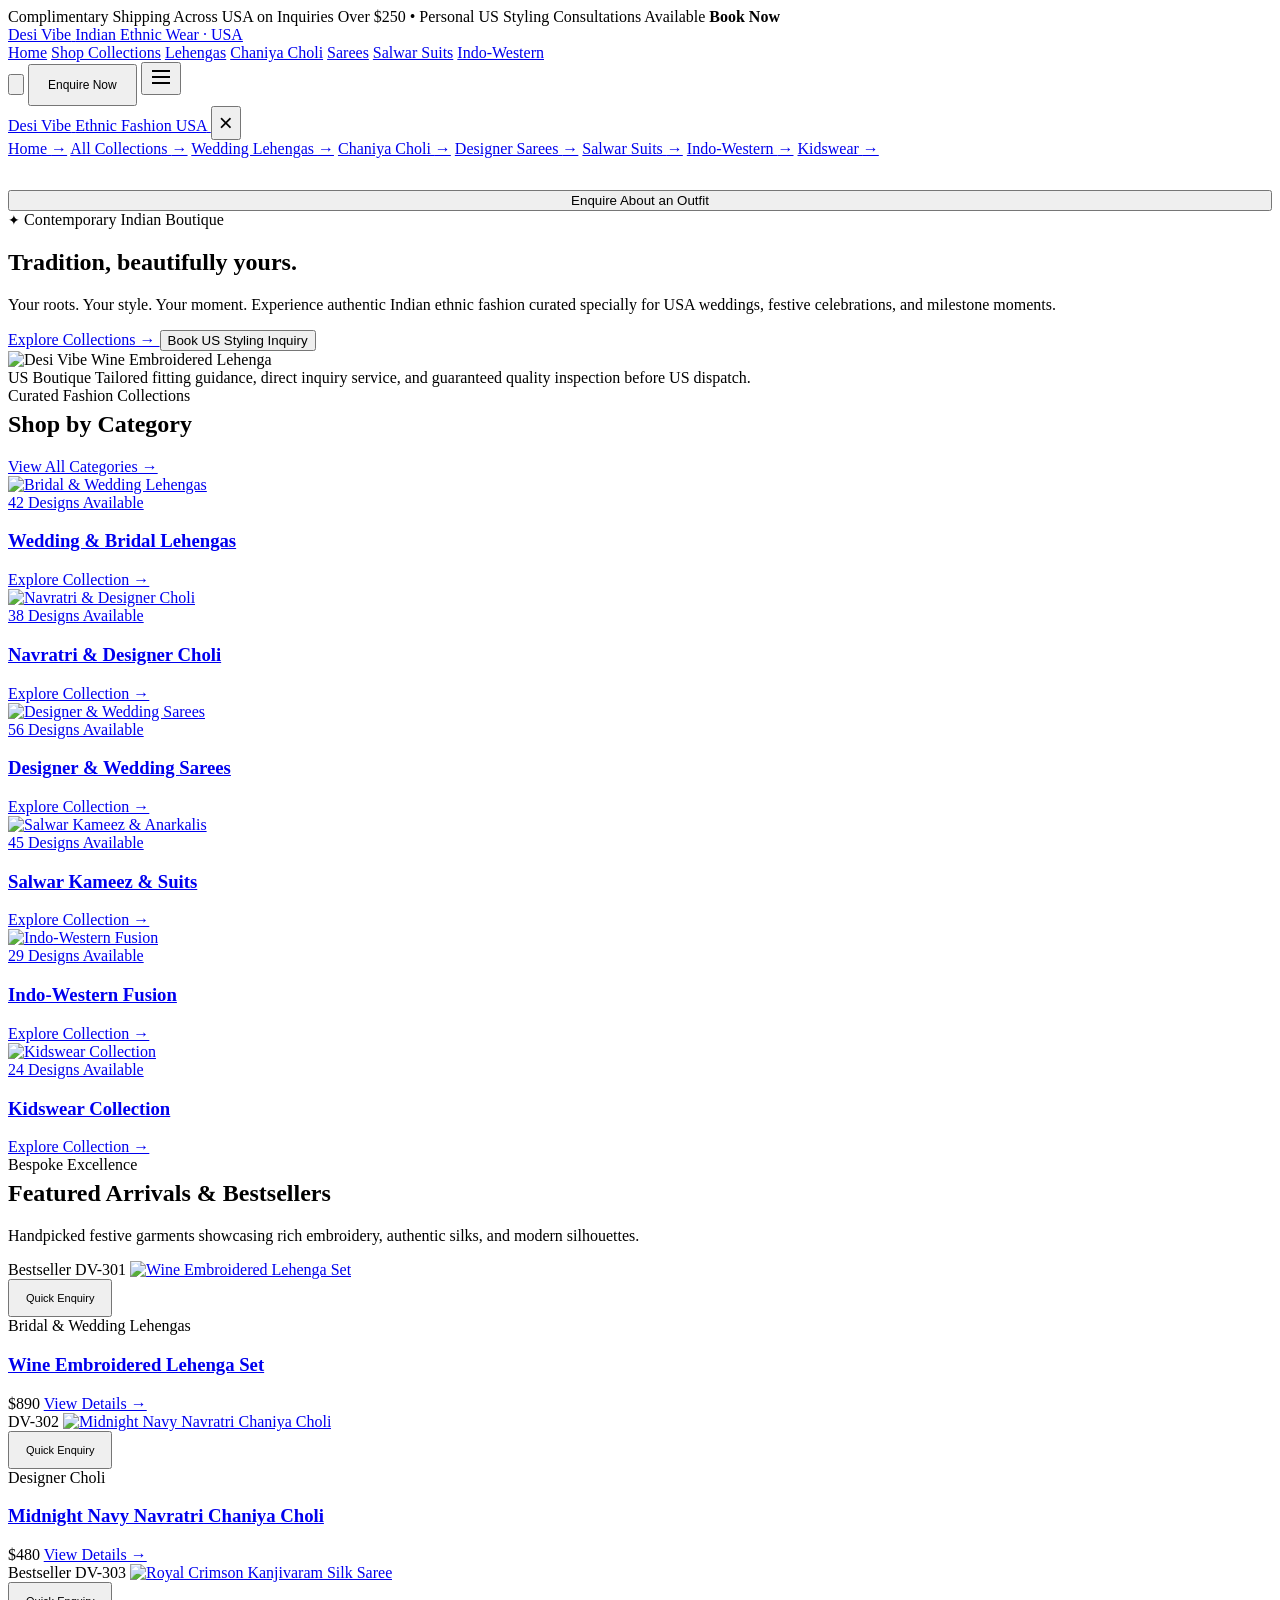
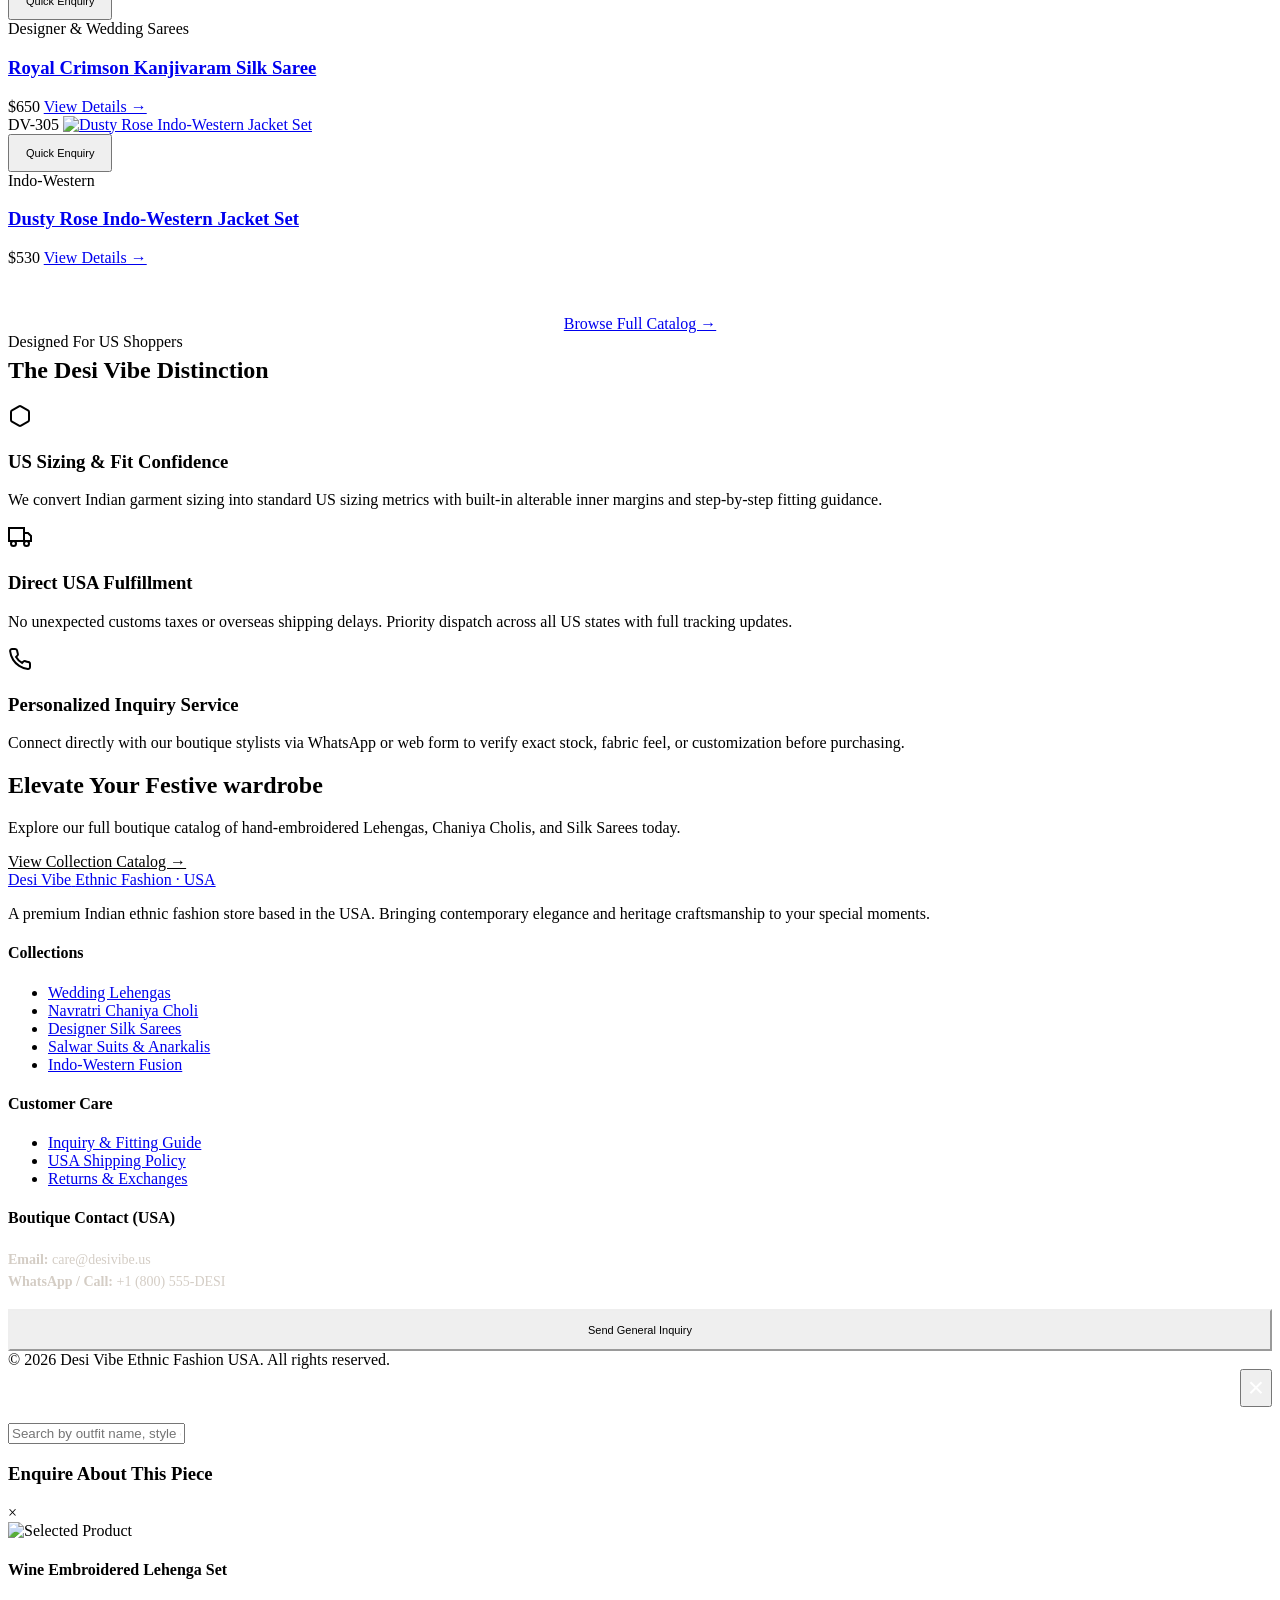
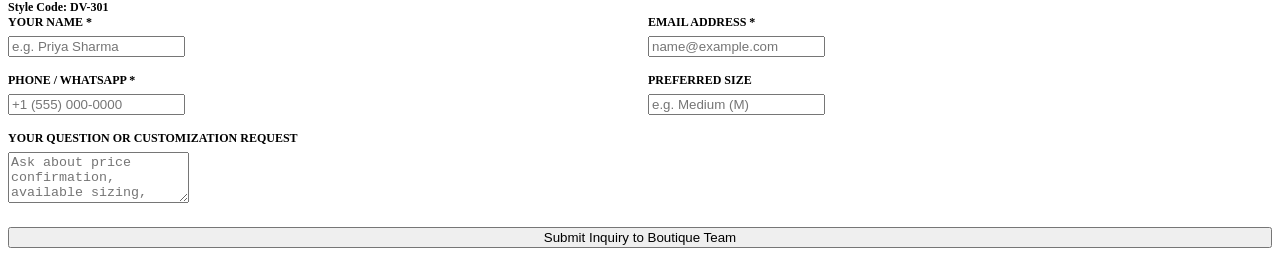
==== index.html @ ff646a39 "Add files via upload" ====
<!DOCTYPE html>
<html lang="en">
<head>
  <meta charset="UTF-8">
  <meta name="viewport" content="width=device-width, initial-scale=1.0">
  <title>Desi Vibe | Premium Indian Ethnic Wear in USA</title>
  <meta name="description" content="Discover premium Indian ethnic fashion in the USA. Browse designer lehengas, Navratri chaniya choli, wedding sarees, salwar suits, and Indo-Western attire at Desi Vibe.">
  <link rel="stylesheet" href="css/styles.css">
</head>
<body>

  <!-- Announcement Bar -->
  <div class="announcement-bar">
    <span>Complimentary Shipping Across USA on Inquiries Over $250 • Personal US Styling Consultations Available <strong>Book Now</strong></span>
  </div>

  <!-- Header Navigation -->
  <header class="header-site">
    <div class="container header-container">
      <a href="index.html" class="brand-logo">
        <span class="brand-logo-text">Desi Vibe</span>
        <span class="brand-logo-sub">Indian Ethnic Wear · USA</span>
      </a>

      <nav class="nav-menu-desktop">
        <a href="index.html" class="nav-link active">Home</a>
        <a href="category.html" class="nav-link">Shop Collections</a>
        <a href="category.html?cat=lehengas" class="nav-link">Lehengas</a>
        <a href="category.html?cat=chaniya-choli" class="nav-link">Chaniya Choli</a>
        <a href="category.html?cat=sarees" class="nav-link">Sarees</a>
        <a href="category.html?cat=salwar-kameez" class="nav-link">Salwar Suits</a>
        <a href="category.html?cat=indo-western" class="nav-link">Indo-Western</a>
      </nav>

      <div class="header-actions">
        <button class="header-action-btn trigger-search-btn" aria-label="Search Catalog">
          <svg viewBox="0 0 24 24" fill="none" stroke="currentColor"><circle cx="11" cy="11" r="8"></circle><line x1="21" y1="21" x2="16.65" y2="16.65"></line></svg>
        </button>
        <button class="btn-primary trigger-enquiry-btn" style="height: 42px; font-size: 12px; padding: 0 18px;" data-id="DV-301" data-name="General Inquiry" data-code="GENERAL">
          Enquire Now
        </button>
        <button class="mobile-menu-toggle" id="mobile-menu-toggle" aria-label="Open Menu">
          <svg viewBox="0 0 24 24" width="24" height="24" fill="none" stroke="currentColor" stroke-width="2"><line x1="3" y1="12" x2="21" y2="12"></line><line x1="3" y1="6" x2="21" y2="6"></line><line x1="3" y1="18" x2="21" y2="18"></line></svg>
        </button>
      </div>
    </div>
  </header>

  <!-- Mobile Drawer Menu -->
  <div class="mobile-drawer" id="mobile-drawer">
    <div class="mobile-drawer-content">
      <div>
        <div class="mobile-drawer-header">
          <a href="index.html" class="brand-logo">
            <span class="brand-logo-text">Desi Vibe</span>
            <span class="brand-logo-sub">Ethnic Fashion USA</span>
          </a>
          <button id="mobile-drawer-close" style="font-size: 24px; color: var(--color-charcoal);">&times;</button>
        </div>
        <div class="mobile-drawer-nav">
          <a href="index.html" class="mobile-drawer-link">Home <span>&rarr;</span></a>
          <a href="category.html" class="mobile-drawer-link">All Collections <span>&rarr;</span></a>
          <a href="category.html?cat=lehengas" class="mobile-drawer-link">Wedding Lehengas <span>&rarr;</span></a>
          <a href="category.html?cat=chaniya-choli" class="mobile-drawer-link">Chaniya Choli <span>&rarr;</span></a>
          <a href="category.html?cat=sarees" class="mobile-drawer-link">Designer Sarees <span>&rarr;</span></a>
          <a href="category.html?cat=salwar-kameez" class="mobile-drawer-link">Salwar Suits <span>&rarr;</span></a>
          <a href="category.html?cat=indo-western" class="mobile-drawer-link">Indo-Western <span>&rarr;</span></a>
          <a href="category.html?cat=kidswear" class="mobile-drawer-link">Kidswear <span>&rarr;</span></a>
        </div>
      </div>
      <div style="margin-top: 32px;">
        <button class="btn-primary trigger-enquiry-btn" style="width: 100%;" data-id="DV-301" data-name="General Inquiry" data-code="GENERAL">
          Enquire About an Outfit
        </button>
      </div>
    </div>
  </div>

  <!-- Hero Section -->
  <section class="hero-section">
    <div class="container hero-grid">
      <div class="hero-content">
        <div class="hero-badge">
          <span style="font-size: 14px;">✦</span> Contemporary Indian Boutique
        </div>
        <h1 class="hero-heading">
          Tradition, beautifully yours.
        </h1>
        <p class="hero-subtext">
          Your roots. Your style. Your moment. Experience authentic Indian ethnic fashion curated specially for USA weddings, festive celebrations, and milestone moments.
        </p>
        <div class="hero-actions">
          <a href="category.html" class="btn-primary">
            Explore Collections &rarr;
          </a>
          <button class="btn-secondary trigger-enquiry-btn" data-id="DV-301" data-name="Custom Styling Request" data-code="STYLING">
            Book US Styling Inquiry
          </button>
        </div>
      </div>

      <div class="hero-visual-wrap">
        <div class="hero-main-img-box">
          <img src="https://images.unsplash.com/photo-1610030469983-98e550d6193c?q=80&w=1200&auto=format&fit=crop" alt="Desi Vibe Wine Embroidered Lehenga" />
        </div>
        <div class="hero-accent-card">
          <span class="hero-accent-card-num">US Boutique</span>
          <span class="hero-accent-card-txt">Tailored fitting guidance, direct inquiry service, and guaranteed quality inspection before US dispatch.</span>
        </div>
      </div>
    </div>
  </section>

  <!-- Category Discovery Section -->
  <section class="categories-section">
    <div class="container">
      <div class="section-header">
        <div>
          <span class="eyebrow-label">Curated Fashion Collections</span>
          <h2 class="section-heading-h2" style="margin-top: 6px;">Shop by Category</h2>
        </div>
        <a href="category.html" class="btn-outline-berry">
          View All Categories &rarr;
        </a>
      </div>

      <div class="category-grid">
        <a href="category.html?cat=lehengas" class="category-card">
          <img src="https://images.unsplash.com/photo-1610030469983-98e550d6193c?q=80&w=1000&auto=format&fit=crop" alt="Bridal & Wedding Lehengas" class="category-card-image" />
          <div class="category-card-overlay">
            <span class="category-card-count">42 Designs Available</span>
            <h3 class="category-card-title">Wedding & Bridal Lehengas</h3>
            <span class="category-card-cta">Explore Collection &rarr;</span>
          </div>
        </a>

        <a href="category.html?cat=chaniya-choli" class="category-card">
          <img src="https://images.unsplash.com/photo-1617627143750-d86bc21e42bb?q=80&w=1000&auto=format&fit=crop" alt="Navratri & Designer Choli" class="category-card-image" />
          <div class="category-card-overlay">
            <span class="category-card-count">38 Designs Available</span>
            <h3 class="category-card-title">Navratri & Designer Choli</h3>
            <span class="category-card-cta">Explore Collection &rarr;</span>
          </div>
        </a>

        <a href="category.html?cat=sarees" class="category-card">
          <img src="https://images.unsplash.com/photo-1583391733956-3750e0ff4e8b?q=80&w=1000&auto=format&fit=crop" alt="Designer & Wedding Sarees" class="category-card-image" />
          <div class="category-card-overlay">
            <span class="category-card-count">56 Designs Available</span>
            <h3 class="category-card-title">Designer & Wedding Sarees</h3>
            <span class="category-card-cta">Explore Collection &rarr;</span>
          </div>
        </a>

        <a href="category.html?cat=salwar-kameez" class="category-card">
          <img src="https://images.unsplash.com/photo-1595777457583-95e059d581b8?q=80&w=1000&auto=format&fit=crop" alt="Salwar Kameez & Anarkalis" class="category-card-image" />
          <div class="category-card-overlay">
            <span class="category-card-count">45 Designs Available</span>
            <h3 class="category-card-title">Salwar Kameez & Suits</h3>
            <span class="category-card-cta">Explore Collection &rarr;</span>
          </div>
        </a>

        <a href="category.html?cat=indo-western" class="category-card">
          <img src="https://images.unsplash.com/photo-1583391733956-3750e0ff4e8b?q=80&w=1000&auto=format&fit=crop" alt="Indo-Western Fusion" class="category-card-image" />
          <div class="category-card-overlay">
            <span class="category-card-count">29 Designs Available</span>
            <h3 class="category-card-title">Indo-Western Fusion</h3>
            <span class="category-card-cta">Explore Collection &rarr;</span>
          </div>
        </a>

        <a href="category.html?cat=kidswear" class="category-card">
          <img src="https://images.unsplash.com/photo-1617627143750-d86bc21e42bb?q=80&w=1000&auto=format&fit=crop" alt="Kidswear Collection" class="category-card-image" />
          <div class="category-card-overlay">
            <span class="category-card-count">24 Designs Available</span>
            <h3 class="category-card-title">Kidswear Collection</h3>
            <span class="category-card-cta">Explore Collection &rarr;</span>
          </div>
        </a>
      </div>
    </div>
  </section>

  <!-- Featured Spotlight Section -->
  <section class="spotlight-section">
    <div class="container">
      <div class="section-header-centered">
        <span class="eyebrow-label">Bespoke Excellence</span>
        <h2 class="section-heading-h2" style="margin-top: 6px;">Featured Arrivals & Bestsellers</h2>
        <p class="body-text" style="margin-top: 12px;">Handpicked festive garments showcasing rich embroidery, authentic silks, and modern silhouettes.</p>
      </div>

      <div class="product-grid-4" id="home-featured-products">
        <!-- Static Fallback Content -->
        <div class="product-card">
          <div class="product-card-image-wrap">
            <span class="product-card-badge">Bestseller</span>
            <span class="product-card-style-code">DV-301</span>
            <a href="product.html?id=DV-301">
              <img src="https://images.unsplash.com/photo-1610030469983-98e550d6193c?q=80&w=800&auto=format&fit=crop" alt="Wine Embroidered Lehenga Set" class="product-card-image" />
            </a>
            <div class="product-card-quick-act">
              <button class="btn-primary trigger-enquiry-btn" style="height: 38px; font-size: 11px; padding: 0 16px;" data-id="DV-301" data-name="Wine Embroidered Lehenga Set" data-code="DV-301">Quick Enquiry</button>
            </div>
          </div>
          <div class="product-card-content">
            <span class="product-card-category">Bridal & Wedding Lehengas</span>
            <h3 class="product-card-name"><a href="product.html?id=DV-301">Wine Embroidered Lehenga Set</a></h3>
            <div class="product-card-footer">
              <span class="product-card-price">$890</span>
              <a href="product.html?id=DV-301" class="product-card-enquire-btn">View Details &rarr;</a>
            </div>
          </div>
        </div>

        <div class="product-card">
          <div class="product-card-image-wrap">
            <span class="product-card-style-code">DV-302</span>
            <a href="product.html?id=DV-302">
              <img src="https://images.unsplash.com/photo-1617627143750-d86bc21e42bb?q=80&w=800&auto=format&fit=crop" alt="Midnight Navy Navratri Chaniya Choli" class="product-card-image" />
            </a>
            <div class="product-card-quick-act">
              <button class="btn-primary trigger-enquiry-btn" style="height: 38px; font-size: 11px; padding: 0 16px;" data-id="DV-302" data-name="Midnight Navy Navratri Chaniya Choli" data-code="DV-302">Quick Enquiry</button>
            </div>
          </div>
          <div class="product-card-content">
            <span class="product-card-category">Designer Choli</span>
            <h3 class="product-card-name"><a href="product.html?id=DV-302">Midnight Navy Navratri Chaniya Choli</a></h3>
            <div class="product-card-footer">
              <span class="product-card-price">$480</span>
              <a href="product.html?id=DV-302" class="product-card-enquire-btn">View Details &rarr;</a>
            </div>
          </div>
        </div>

        <div class="product-card">
          <div class="product-card-image-wrap">
            <span class="product-card-badge">Bestseller</span>
            <span class="product-card-style-code">DV-303</span>
            <a href="product.html?id=DV-303">
              <img src="https://images.unsplash.com/photo-1583391733956-3750e0ff4e8b?q=80&w=800&auto=format&fit=crop" alt="Royal Crimson Kanjivaram Silk Saree" class="product-card-image" />
            </a>
            <div class="product-card-quick-act">
              <button class="btn-primary trigger-enquiry-btn" style="height: 38px; font-size: 11px; padding: 0 16px;" data-id="DV-303" data-name="Royal Crimson Kanjivaram Silk Saree" data-code="DV-303">Quick Enquiry</button>
            </div>
          </div>
          <div class="product-card-content">
            <span class="product-card-category">Designer & Wedding Sarees</span>
            <h3 class="product-card-name"><a href="product.html?id=DV-303">Royal Crimson Kanjivaram Silk Saree</a></h3>
            <div class="product-card-footer">
              <span class="product-card-price">$650</span>
              <a href="product.html?id=DV-303" class="product-card-enquire-btn">View Details &rarr;</a>
            </div>
          </div>
        </div>

        <div class="product-card">
          <div class="product-card-image-wrap">
            <span class="product-card-style-code">DV-305</span>
            <a href="product.html?id=DV-305">
              <img src="https://images.unsplash.com/photo-1583391733956-3750e0ff4e8b?q=80&w=800&auto=format&fit=crop" alt="Dusty Rose Indo-Western Jacket Set" class="product-card-image" />
            </a>
            <div class="product-card-quick-act">
              <button class="btn-primary trigger-enquiry-btn" style="height: 38px; font-size: 11px; padding: 0 16px;" data-id="DV-305" data-name="Dusty Rose Indo-Western Jacket Set" data-code="DV-305">Quick Enquiry</button>
            </div>
          </div>
          <div class="product-card-content">
            <span class="product-card-category">Indo-Western</span>
            <h3 class="product-card-name"><a href="product.html?id=DV-305">Dusty Rose Indo-Western Jacket Set</a></h3>
            <div class="product-card-footer">
              <span class="product-card-price">$530</span>
              <a href="product.html?id=DV-305" class="product-card-enquire-btn">View Details &rarr;</a>
            </div>
          </div>
        </div>
      </div>

      <div style="text-align: center; margin-top: 48px;">
        <a href="category.html" class="btn-primary">
          Browse Full Catalog &rarr;
        </a>
      </div>
    </div>
  </section>

  <!-- USA Boutique Experience -->
  <section class="boutique-experience-section">
    <div class="container">
      <div class="section-header-centered">
        <span class="eyebrow-label">Designed For US Shoppers</span>
        <h2 class="section-heading-h2" style="margin-top: 6px;">The Desi Vibe Distinction</h2>
      </div>

      <div class="features-grid">
        <div class="feature-box">
          <div class="feature-icon">
            <svg width="24" height="24" viewBox="0 0 24 24" fill="none" stroke="currentColor" stroke-width="2"><path d="M21 16V8a2 2 0 0 0-1-1.73l-7-4a2 2 0 0 0-2 0l-7 4A2 2 0 0 0 3 8v8a2 2 0 0 0 1 1.73l7 4a2 2 0 0 0 2 0l7-4A2 2 0 0 0 21 16z"></path></svg>
          </div>
          <h3 class="feature-title">US Sizing & Fit Confidence</h3>
          <p class="feature-desc">We convert Indian garment sizing into standard US sizing metrics with built-in alterable inner margins and step-by-step fitting guidance.</p>
        </div>

        <div class="feature-box">
          <div class="feature-icon">
            <svg width="24" height="24" viewBox="0 0 24 24" fill="none" stroke="currentColor" stroke-width="2"><rect x="1" y="3" width="15" height="13"></rect><polygon points="16 8 20 8 23 11 23 16 16 16 16 8"></polygon><circle cx="5.5" cy="18.5" r="2.5"></circle><circle cx="18.5" cy="18.5" r="2.5"></circle></svg>
          </div>
          <h3 class="feature-title">Direct USA Fulfillment</h3>
          <p class="feature-desc">No unexpected customs taxes or overseas shipping delays. Priority dispatch across all US states with full tracking updates.</p>
        </div>

        <div class="feature-box">
          <div class="feature-icon">
            <svg width="24" height="24" viewBox="0 0 24 24" fill="none" stroke="currentColor" stroke-width="2"><path d="M22 16.92v3a2 2 0 0 1-2.18 2 19.79 19.79 0 0 1-8.63-3.07 19.5 19.5 0 0 1-6-6 19.79 19.79 0 0 1-3.07-8.67A2 2 0 0 1 4.11 2h3a2 2 0 0 1 2 1.72 12.84 12.84 0 0 0 .7 2.81 2 2 0 0 1-.45 2.11L8.09 9.91a16 16 0 0 0 6 6l1.27-1.27a2 2 0 0 1 2.11-.45 12.84 12.84 0 0 0 2.81.7A2 2 0 0 1 22 16.92z"></path></svg>
          </div>
          <h3 class="feature-title">Personalized Inquiry Service</h3>
          <p class="feature-desc">Connect directly with our boutique stylists via WhatsApp or web form to verify exact stock, fabric feel, or customization before purchasing.</p>
        </div>
      </div>
    </div>
  </section>

  <!-- CTA Banner Highlight -->
  <section class="cta-banner-section">
    <div class="container cta-banner-content">
      <h2 class="cta-banner-title">Elevate Your Festive wardrobe</h2>
      <p class="cta-banner-desc">Explore our full boutique catalog of hand-embroidered Lehengas, Chaniya Cholis, and Silk Sarees today.</p>
      <a href="category.html" class="btn-primary" style="background-color: var(--color-white) !important; color: var(--color-berry) !important; border-color: var(--color-white);">
        View Collection Catalog &rarr;
      </a>
    </div>
  </section>

  <!-- Footer -->
  <footer class="footer-site">
    <div class="container">
      <div class="footer-grid">
        <div>
          <a href="index.html" class="brand-logo" style="margin-bottom: 12px;">
            <span class="brand-logo-text" style="color: var(--color-ivory);">Desi Vibe</span>
            <span class="brand-logo-sub" style="color: var(--color-gold);">Ethnic Fashion · USA</span>
          </a>
          <p class="footer-brand-desc">
            A premium Indian ethnic fashion store based in the USA. Bringing contemporary elegance and heritage craftsmanship to your special moments.
          </p>
        </div>

        <div>
          <h4 class="footer-heading">Collections</h4>
          <ul class="footer-links-list">
            <li><a href="category.html?cat=lehengas">Wedding Lehengas</a></li>
            <li><a href="category.html?cat=chaniya-choli">Navratri Chaniya Choli</a></li>
            <li><a href="category.html?cat=sarees">Designer Silk Sarees</a></li>
            <li><a href="category.html?cat=salwar-kameez">Salwar Suits & Anarkalis</a></li>
            <li><a href="category.html?cat=indo-western">Indo-Western Fusion</a></li>
          </ul>
        </div>

        <div>
          <h4 class="footer-heading">Customer Care</h4>
          <ul class="footer-links-list">
            <li><a href="product.html?id=DV-301">Inquiry & Fitting Guide</a></li>
            <li><a href="#" onclick="alert('US Nationwide Shipping: Standard 3-5 business days delivery.'); return false;">USA Shipping Policy</a></li>
            <li><a href="#" onclick="alert('Returns & Exchanges: Contact our US team within 7 days of delivery.'); return false;">Returns & Exchanges</a></li>
          </ul>
        </div>

        <div>
          <h4 class="footer-heading">Boutique Contact (USA)</h4>
          <p style="font-size: 14px; color: #D4CDC5; line-height: 1.6; margin-bottom: 16px;">
            <strong>Email:</strong> care@desivibe.us<br>
            <strong>WhatsApp / Call:</strong> +1 (800) 555-DESI
          </p>
          <button class="btn-outline-berry trigger-enquiry-btn" style="color: var(--color-gold-light) !important; border-color: var(--color-gold-light); width: 100%; height: 42px; font-size: 11px;" data-id="DV-301" data-name="Footer Contact Inquiry" data-code="FOOTER">
            Send General Inquiry
          </button>
        </div>
      </div>

      <div class="footer-bottom">
        <div>&copy; 2026 Desi Vibe Ethnic Fashion USA. All rights reserved.</div>
      </div>
    </div>
  </footer>

  <!-- Search Modal -->
  <div class="search-modal" id="search-modal">
    <div class="search-modal-container">
      <div style="display: flex; justify-content: space-between; align-items: center; margin-bottom: 16px; color: white;">
        <span style="font-size: 13px; letter-spacing: 0.1em; text-transform: uppercase; color: var(--color-gold-light);">Search Desi Vibe Catalog</span>
        <button id="close-search-btn" style="color: white; font-size: 28px;">&times;</button>
      </div>
      <div class="search-input-wrap">
        <input type="text" id="global-search-input" placeholder="Search by outfit name, style code (e.g. DV-301), fabric, or category..." />
      </div>
      <div class="search-results-dropdown" id="search-results-dropdown"></div>
    </div>
  </div>

  <!-- Global Enquiry Modal -->
  <div class="modal-overlay" id="enquiry-modal">
    <div class="modal-container">
      <div class="modal-header">
        <h3 class="modal-title">Enquire About This Piece</h3>
        <span class="modal-close-btn" id="close-enquiry-modal">&times;</span>
      </div>
      <div class="modal-body">
        <div class="enquiry-product-summary">
          <img src="https://images.unsplash.com/photo-1610030469983-98e550d6193c?q=80&w=800&auto=format&fit=crop" id="modal-summary-img" class="enquiry-product-img" alt="Selected Product" />
          <div>
            <h4 id="modal-summary-title" style="font-size: 16px; font-weight: 600; color: var(--color-charcoal);">Wine Embroidered Lehenga Set</h4>
            <div id="modal-summary-code" style="font-size: 12px; color: var(--color-berry); font-weight: 600; margin-top: 4px;">Style Code: DV-301</div>
          </div>
        </div>

        <form id="enquiry-form">
          <input type="hidden" id="enquiry-style-code" name="styleCode" value="DV-301" />
          <input type="hidden" id="enquiry-product-name" name="productName" value="Wine Embroidered Lehenga Set" />

          <div style="display: grid; grid-template-columns: 1fr 1fr; gap: 16px; margin-bottom: 16px;">
            <div>
              <label style="font-size: 12px; font-weight: 600; text-transform: uppercase; color: var(--color-charcoal); display: block; margin-bottom: 6px;">Your Name *</label>
              <input type="text" class="form-input" required placeholder="e.g. Priya Sharma" />
            </div>
            <div>
              <label style="font-size: 12px; font-weight: 600; text-transform: uppercase; color: var(--color-charcoal); display: block; margin-bottom: 6px;">Email Address *</label>
              <input type="email" class="form-input" required placeholder="name@example.com" />
            </div>
          </div>

          <div style="display: grid; grid-template-columns: 1fr 1fr; gap: 16px; margin-bottom: 16px;">
            <div>
              <label style="font-size: 12px; font-weight: 600; text-transform: uppercase; color: var(--color-charcoal); display: block; margin-bottom: 6px;">Phone / WhatsApp *</label>
              <input type="tel" class="form-input" required placeholder="+1 (555) 000-0000" />
            </div>
            <div>
              <label style="font-size: 12px; font-weight: 600; text-transform: uppercase; color: var(--color-charcoal); display: block; margin-bottom: 6px;">Preferred Size</label>
              <input type="text" id="enquiry-selected-size" class="form-input" placeholder="e.g. Medium (M)" />
            </div>
          </div>

          <div style="margin-bottom: 20px;">
            <label style="font-size: 12px; font-weight: 600; text-transform: uppercase; color: var(--color-charcoal); display: block; margin-bottom: 6px;">Your Question or Customization Request</label>
            <textarea class="form-textarea" rows="3" placeholder="Ask about price confirmation, available sizing, alterations, or delivery timeline in your US state..."></textarea>
          </div>

          <button type="submit" class="btn-primary" style="width: 100%;">
            Submit Inquiry to Boutique Team
          </button>
        </form>

        <div class="confirmation-box" id="enquiry-confirmation-box"></div>
      </div>
    </div>
  </div>

  <script src="js/products.js"></script>
  <script src="js/main.js"></script>
</body>
</html>
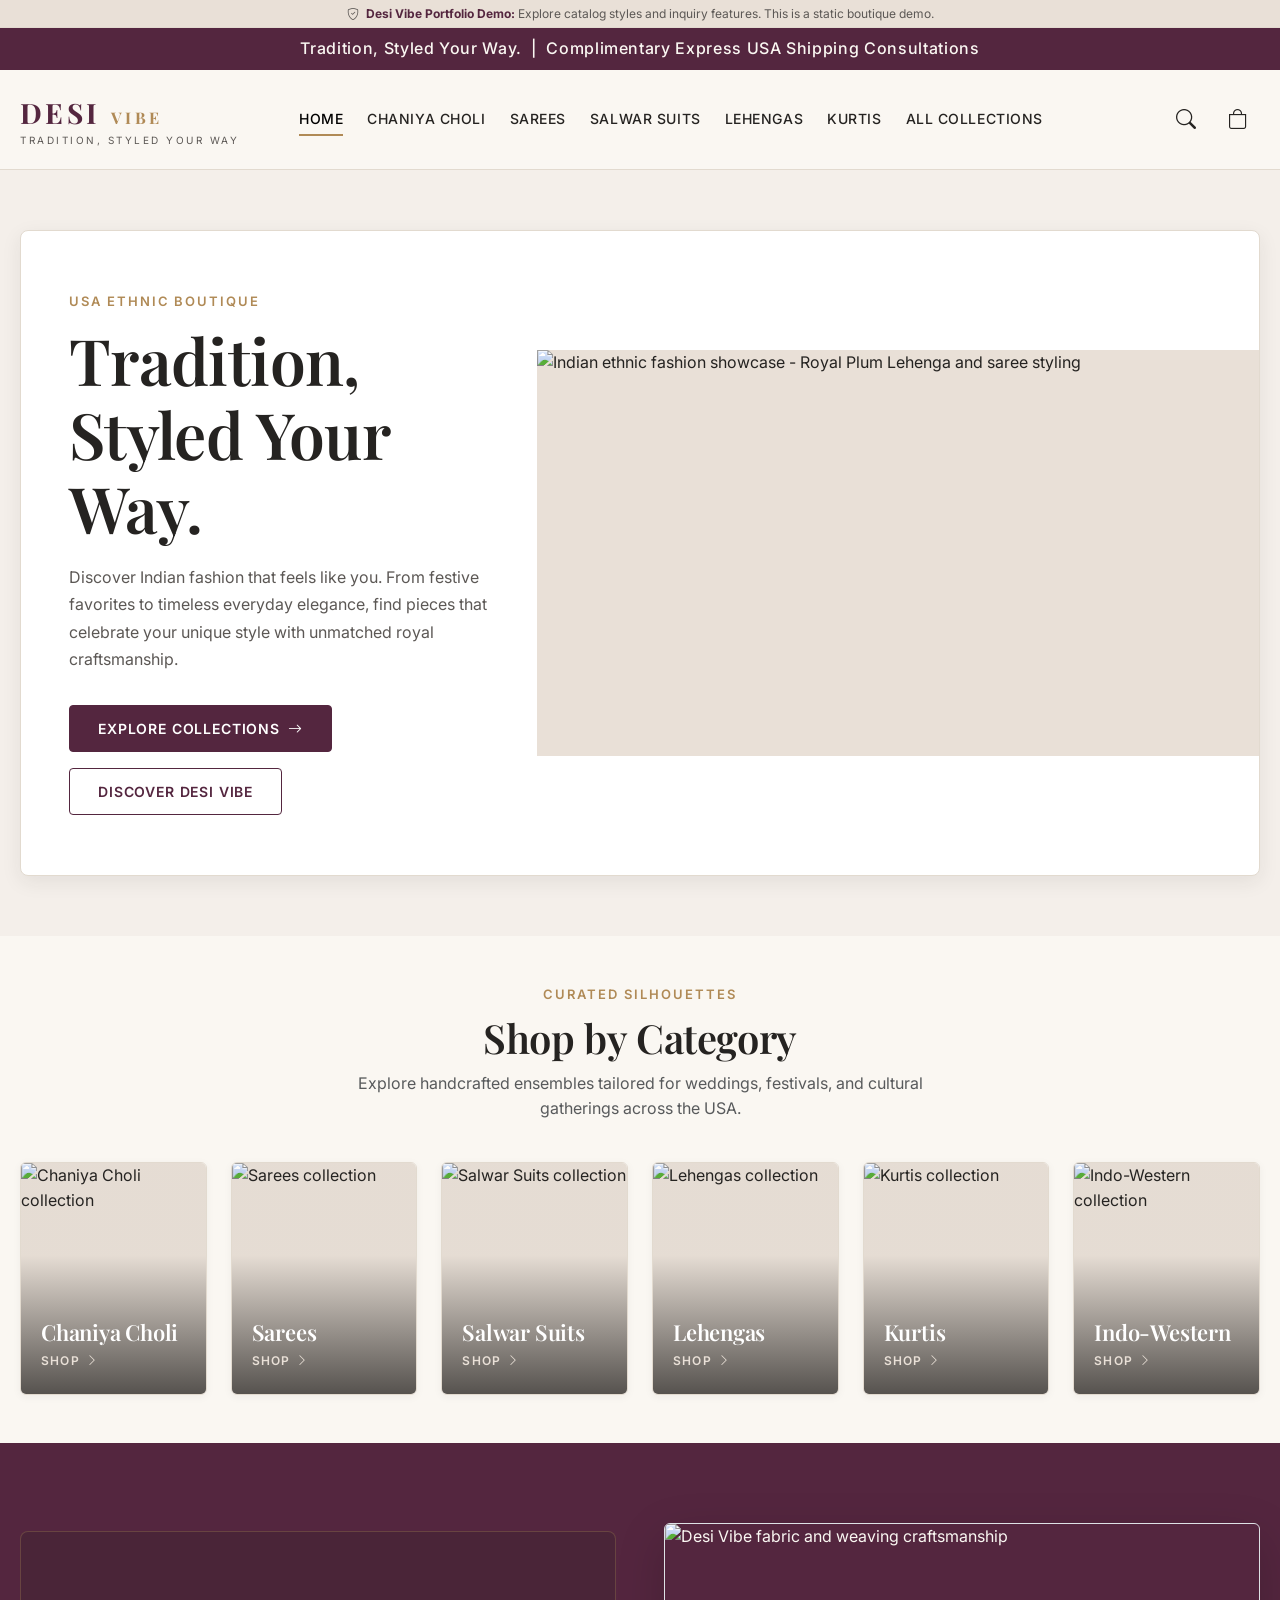
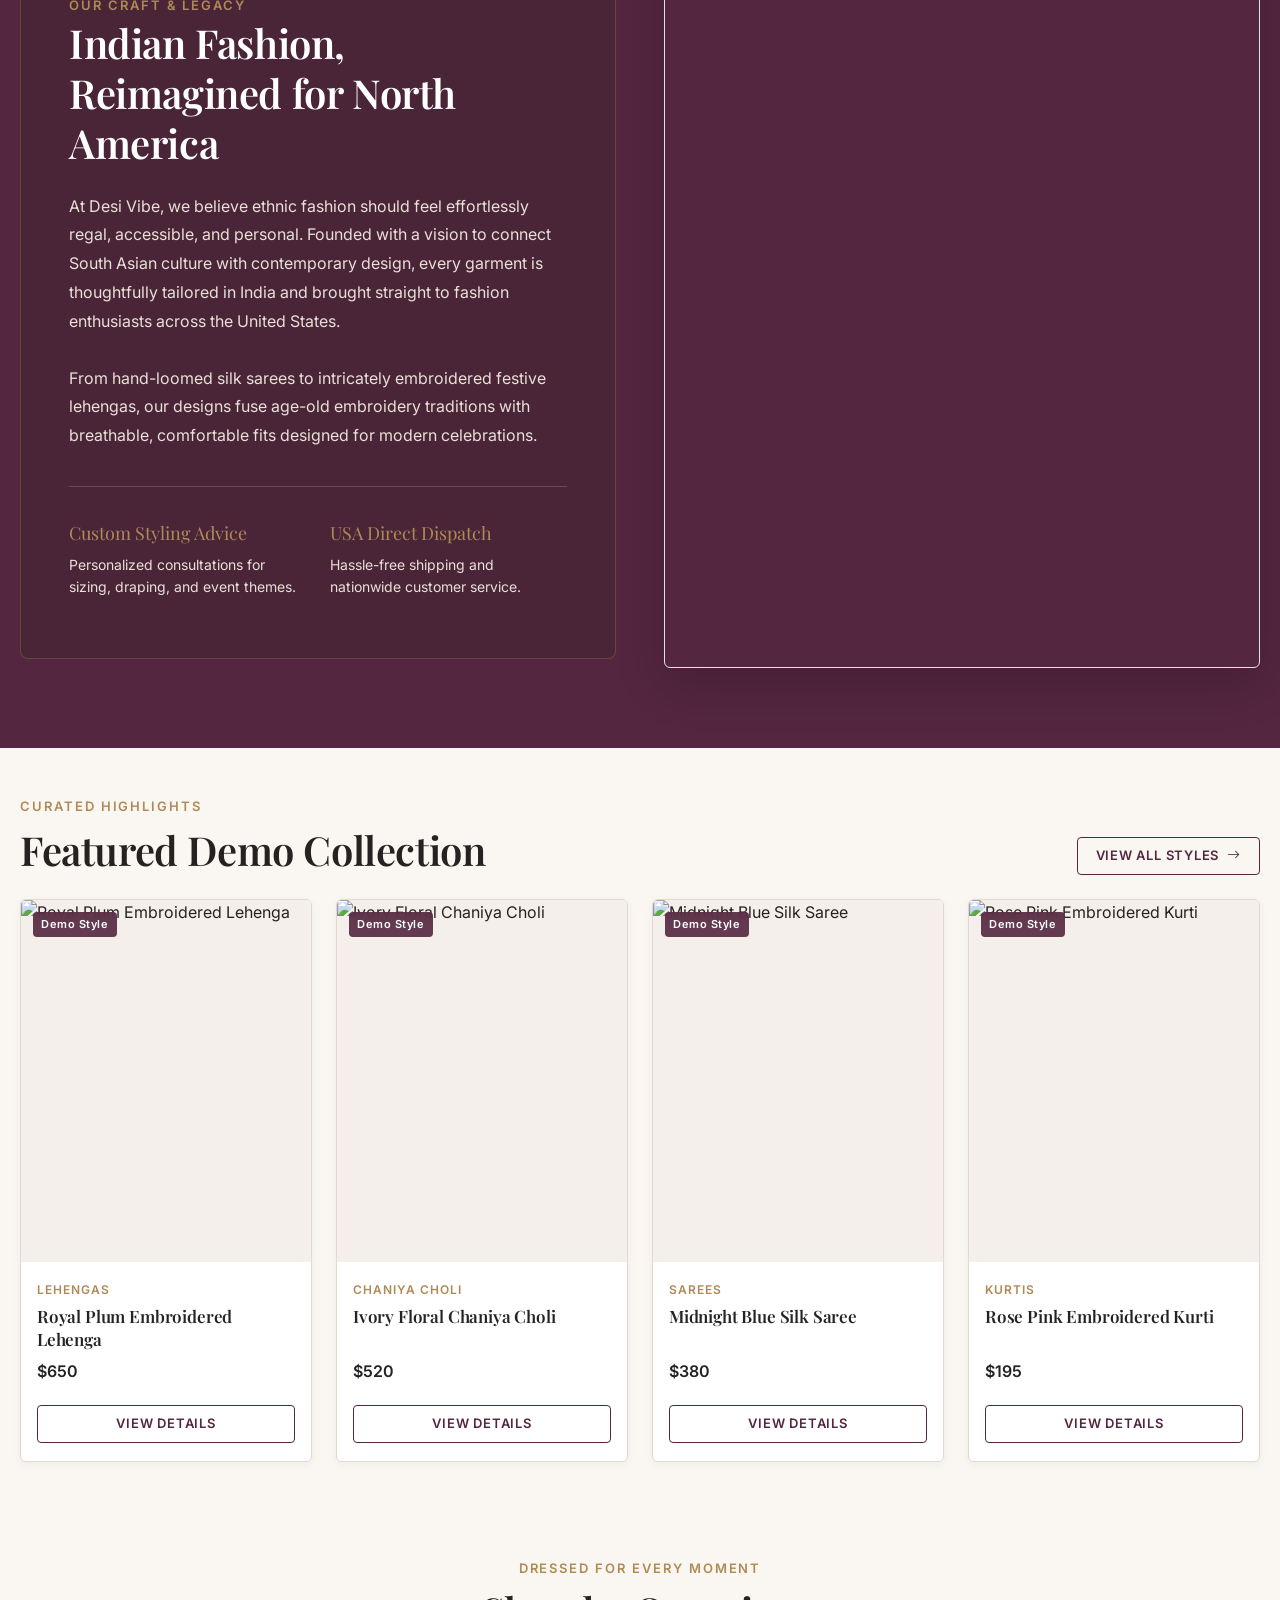
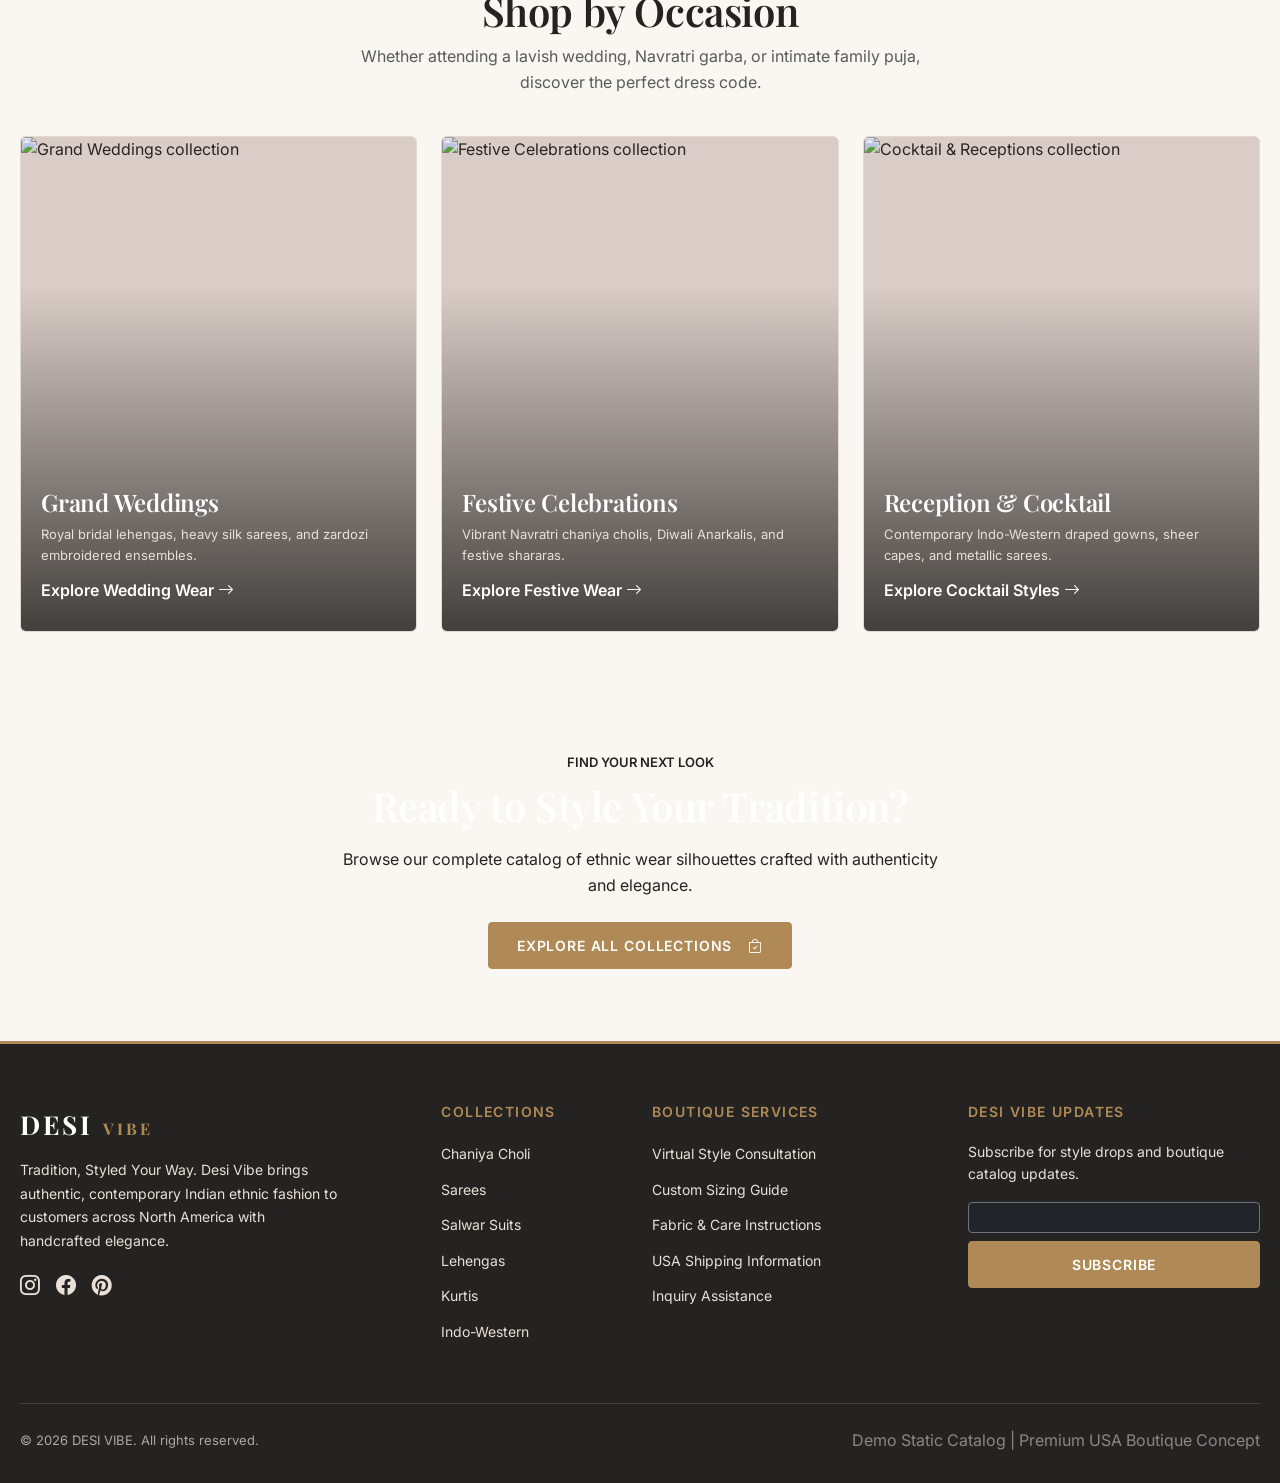
==== commit c3e771c6: "Add files via upload" ====
--- a/index.html
+++ b/index.html
@@ -3,458 +3,601 @@
 <head>
   <meta charset="UTF-8">
   <meta name="viewport" content="width=device-width, initial-scale=1.0">
-  <title>Desi Vibe | Premium Indian Ethnic Wear in USA</title>
-  <meta name="description" content="Discover premium Indian ethnic fashion in the USA. Browse designer lehengas, Navratri chaniya choli, wedding sarees, salwar suits, and Indo-Western attire at Desi Vibe.">
-  <link rel="stylesheet" href="css/styles.css">
+  <title>Desi Vibe | Premium Indian Ethnic Fashion Boutique USA</title>
+  <meta name="description" content="Discover premium Indian ethnic fashion tailored for USA celebrations. Explore timeless Lehengas, Sarees, Chaniya Cholis, Salwar Suits, Kurtis, and Indo-Western attire.">
+  <meta name="keywords" content="Indian ethnic wear, Lehengas USA, Sarees online USA, Chaniya Choli, Salwar Suits, Desi Vibe fashion">
+  <link rel="canonical" href="https://desivibes.org/index.html">
+
+  <!-- Open Graph / Social Tags -->
+  <meta property="og:type" content="website">
+  <meta property="og:title" content="Desi Vibe | Tradition, Styled Your Way">
+  <meta property="og:description" content="Discover timeless Indian fashion curated for contemporary celebrations in the USA.">
+  <meta property="og:image" content="https://images.unsplash.com/photo-1610030469983-98e550d6193c?auto=format&fit=crop&q=80&w=1200">
+
+  <!-- Twitter Card -->
+  <meta name="twitter:card" content="summary_large_image">
+  <meta name="twitter:title" content="Desi Vibe | Indian Ethnic Fashion">
+  <meta name="twitter:description" content="Premium USA-based Indian ethnic fashion boutique.">
+  <meta name="twitter:image" content="https://images.unsplash.com/photo-1610030469983-98e550d6193c?auto=format&fit=crop&q=80&w=1200">
+
+  <!-- Favicon -->
+  <link rel="icon" href="data:image/svg+xml,<svg xmlns=%22http://www.w3.org/2000/svg%22 viewBox=%220 0 100 100%22><text y=%22.9em%22 font-size=%2290%22>✨</text></svg>">
+
+  <!-- Google Fonts: Playfair Display & Inter -->
+  <link rel="preconnect" href="https://fonts.googleapis.com">
+  <link rel="preconnect" href="https://fonts.gstatic.com" crossorigin>
+  <link href="https://fonts.googleapis.com/css2?family=Inter:wght@300;400;500;600;700&family=Playfair+Display:ital,wght@0,500;0,600;0,700;1,400&display=swap" rel="stylesheet">
+
+  <!-- Bootstrap 5.3 CSS -->
+  <link href="https://cdn.jsdelivr.net/npm/bootstrap@5.3.2/dist/css/bootstrap.min.css" rel="stylesheet">
+  <!-- Bootstrap Icons -->
+  <link href="https://cdn.jsdelivr.net/npm/bootstrap-icons@1.11.1/font/bootstrap-icons.css" rel="stylesheet">
+
+  <!-- Custom CSS -->
+  <link rel="stylesheet" href="assets/css/style.css">
+
+  <!-- Structured JSON-LD Data -->
+  <script type="application/ld+json">
+  {
+    "@context": "https://schema.org",
+    "@type": "ClothingStore",
+    "name": "Desi Vibe",
+    "description": "USA-based Indian Ethnic Fashion Boutique specializing in Lehengas, Sarees, Chaniya Cholis, and Salwar Suits.",
+    "slogan": "Tradition, Styled Your Way.",
+    "url": "https://desivibes.org",
+    "currenciesAccepted": "USD"
+  }
+  </script>
 </head>
 <body>
 
+  <!-- Demo Notice Banner -->
+  <div class="demo-badge-bar">
+    <i class="bi bi-shield-check me-1 text-gold"></i>
+    <strong>Desi Vibe Portfolio Demo:</strong> Explore catalog styles and inquiry features. This is a static boutique demo.
+  </div>
+
   <!-- Announcement Bar -->
   <div class="announcement-bar">
-    <span>Complimentary Shipping Across USA on Inquiries Over $250 • Personal US Styling Consultations Available <strong>Book Now</strong></span>
+    <span>Tradition, Styled Your Way. &nbsp;|&nbsp; Complimentary Express USA Shipping Consultations</span>
   </div>
 
-  <!-- Header Navigation -->
-  <header class="header-site">
-    <div class="container header-container">
-      <a href="index.html" class="brand-logo">
-        <span class="brand-logo-text">Desi Vibe</span>
-        <span class="brand-logo-sub">Indian Ethnic Wear · USA</span>
-      </a>
-
-      <nav class="nav-menu-desktop">
-        <a href="index.html" class="nav-link active">Home</a>
-        <a href="category.html" class="nav-link">Shop Collections</a>
-        <a href="category.html?cat=lehengas" class="nav-link">Lehengas</a>
-        <a href="category.html?cat=chaniya-choli" class="nav-link">Chaniya Choli</a>
-        <a href="category.html?cat=sarees" class="nav-link">Sarees</a>
-        <a href="category.html?cat=salwar-kameez" class="nav-link">Salwar Suits</a>
-        <a href="category.html?cat=indo-western" class="nav-link">Indo-Western</a>
+  <!-- Header / Navigation -->
+  <header class="site-header">
+    <div class="container-custom">
+      <nav class="navbar navbar-expand-lg py-3">
+        <!-- Logo -->
+        <a class="navbar-brand me-lg-5" href="index.html">
+          <span class="navbar-brand-logo">DESI <span>VIBE</span></span>
+          <span class="brand-tagline-sub">TRADITION, STYLED YOUR WAY</span>
+        </a>
+
+        <!-- Mobile Actions & Hamburger Toggle -->
+        <div class="d-flex align-items-center gap-2 d-lg-none ms-auto me-2">
+          <button class="header-action-btn" data-bs-toggle="modal" data-bs-target="#searchModal" aria-label="Search catalog">
+            <i class="bi bi-search"></i>
+          </button>
+          <button class="header-action-btn position-relative" data-bs-toggle="offcanvas" data-bs-target="#bagOffcanvas" aria-label="View demo bag" onclick="renderBagDrawerContent()">
+            <i class="bi bi-bag"></i>
+            <span class="bag-count-badge" style="display: none;">0</span>
+          </button>
+          <button class="navbar-toggler header-action-btn border-0" type="button" data-bs-toggle="offcanvas" data-bs-target="#mobileNavOffcanvas" aria-controls="mobileNavOffcanvas" aria-label="Toggle navigation">
+            <i class="bi bi-list fs-3"></i>
+          </button>
+        </div>
+
+        <!-- Desktop Navigation Links -->
+        <div class="collapse navbar-collapse" id="desktopNavbar">
+          <ul class="navbar-nav me-auto mb-2 mb-lg-0">
+            <li class="nav-item">
+              <a class="nav-link site-nav-link" href="index.html">Home</a>
+            </li>
+            <li class="nav-item">
+              <a class="nav-link site-nav-link" href="categories.html?category=chaniya-choli">Chaniya Choli</a>
+            </li>
+            <li class="nav-item">
+              <a class="nav-link site-nav-link" href="categories.html?category=sarees">Sarees</a>
+            </li>
+            <li class="nav-item">
+              <a class="nav-link site-nav-link" href="categories.html?category=salwar-suits">Salwar Suits</a>
+            </li>
+            <li class="nav-item">
+              <a class="nav-link site-nav-link" href="categories.html?category=lehengas">Lehengas</a>
+            </li>
+            <li class="nav-item">
+              <a class="nav-link site-nav-link" href="categories.html?category=kurtis">Kurtis</a>
+            </li>
+            <li class="nav-item">
+              <a class="nav-link site-nav-link" href="categories.html">All Collections</a>
+            </li>
+          </ul>
+
+          <!-- Desktop Icons -->
+          <div class="d-none d-lg-flex align-items-center gap-2">
+            <button class="header-action-btn" data-bs-toggle="modal" data-bs-target="#searchModal" title="Search Catalog" aria-label="Search catalog">
+              <i class="bi bi-search"></i>
+            </button>
+            <button class="header-action-btn position-relative" data-bs-toggle="offcanvas" data-bs-target="#bagOffcanvas" title="Shopping Bag" aria-label="View demo bag" onclick="renderBagDrawerContent()">
+              <i class="bi bi-bag"></i>
+              <span class="bag-count-badge" style="display: none;">0</span>
+            </button>
+          </div>
+        </div>
       </nav>
-
-      <div class="header-actions">
-        <button class="header-action-btn trigger-search-btn" aria-label="Search Catalog">
-          <svg viewBox="0 0 24 24" fill="none" stroke="currentColor"><circle cx="11" cy="11" r="8"></circle><line x1="21" y1="21" x2="16.65" y2="16.65"></line></svg>
-        </button>
-        <button class="btn-primary trigger-enquiry-btn" style="height: 42px; font-size: 12px; padding: 0 18px;" data-id="DV-301" data-name="General Inquiry" data-code="GENERAL">
-          Enquire Now
-        </button>
-        <button class="mobile-menu-toggle" id="mobile-menu-toggle" aria-label="Open Menu">
-          <svg viewBox="0 0 24 24" width="24" height="24" fill="none" stroke="currentColor" stroke-width="2"><line x1="3" y1="12" x2="21" y2="12"></line><line x1="3" y1="6" x2="21" y2="6"></line><line x1="3" y1="18" x2="21" y2="18"></line></svg>
-        </button>
-      </div>
     </div>
   </header>
 
-  <!-- Mobile Drawer Menu -->
-  <div class="mobile-drawer" id="mobile-drawer">
-    <div class="mobile-drawer-content">
-      <div>
-        <div class="mobile-drawer-header">
-          <a href="index.html" class="brand-logo">
-            <span class="brand-logo-text">Desi Vibe</span>
-            <span class="brand-logo-sub">Ethnic Fashion USA</span>
-          </a>
-          <button id="mobile-drawer-close" style="font-size: 24px; color: var(--color-charcoal);">&times;</button>
-        </div>
-        <div class="mobile-drawer-nav">
-          <a href="index.html" class="mobile-drawer-link">Home <span>&rarr;</span></a>
-          <a href="category.html" class="mobile-drawer-link">All Collections <span>&rarr;</span></a>
-          <a href="category.html?cat=lehengas" class="mobile-drawer-link">Wedding Lehengas <span>&rarr;</span></a>
-          <a href="category.html?cat=chaniya-choli" class="mobile-drawer-link">Chaniya Choli <span>&rarr;</span></a>
-          <a href="category.html?cat=sarees" class="mobile-drawer-link">Designer Sarees <span>&rarr;</span></a>
-          <a href="category.html?cat=salwar-kameez" class="mobile-drawer-link">Salwar Suits <span>&rarr;</span></a>
-          <a href="category.html?cat=indo-western" class="mobile-drawer-link">Indo-Western <span>&rarr;</span></a>
-          <a href="category.html?cat=kidswear" class="mobile-drawer-link">Kidswear <span>&rarr;</span></a>
-        </div>
-      </div>
-      <div style="margin-top: 32px;">
-        <button class="btn-primary trigger-enquiry-btn" style="width: 100%;" data-id="DV-301" data-name="General Inquiry" data-code="GENERAL">
-          Enquire About an Outfit
-        </button>
+  <!-- Mobile Offcanvas Navigation Drawer -->
+  <div class="offcanvas offcanvas-start" tabindex="-1" id="mobileNavOffcanvas" aria-labelledby="mobileNavOffcanvasLabel">
+    <div class="offcanvas-header border-bottom">
+      <div id="mobileNavOffcanvasLabel" class="navbar-brand-logo" style="font-size: 22px;">
+        DESI <span>VIBE</span>
+      </div>
+      <button type="button" class="btn-close" data-bs-dismiss="offcanvas" aria-label="Close"></button>
+    </div>
+    <div class="offcanvas-body">
+      <ul class="nav flex-column mb-4">
+        <li class="nav-item border-bottom py-2">
+          <a class="nav-link site-nav-link text-dark fs-5" href="index.html">Home</a>
+        </li>
+        <li class="nav-item border-bottom py-2">
+          <a class="nav-link site-nav-link text-dark fs-5" href="categories.html?category=chaniya-choli">Chaniya Choli</a>
+        </li>
+        <li class="nav-item border-bottom py-2">
+          <a class="nav-link site-nav-link text-dark fs-5" href="categories.html?category=sarees">Sarees</a>
+        </li>
+        <li class="nav-item border-bottom py-2">
+          <a class="nav-link site-nav-link text-dark fs-5" href="categories.html?category=salwar-suits">Salwar Suits</a>
+        </li>
+        <li class="nav-item border-bottom py-2">
+          <a class="nav-link site-nav-link text-dark fs-5" href="categories.html?category=lehengas">Lehengas</a>
+        </li>
+        <li class="nav-item border-bottom py-2">
+          <a class="nav-link site-nav-link text-dark fs-5" href="categories.html?category=kurtis">Kurtis</a>
+        </li>
+        <li class="nav-item border-bottom py-2">
+          <a class="nav-link site-nav-link text-dark fs-5" href="categories.html">All Collections</a>
+        </li>
+      </ul>
+      <div class="bg-light p-3 rounded text-center">
+        <p class="small text-muted mb-2">USA Customer Consultation Line</p>
+        <a href="categories.html" class="btn btn-plum btn-sm w-100">Explore Catalog</a>
       </div>
     </div>
   </div>
 
-  <!-- Hero Section -->
-  <section class="hero-section">
-    <div class="container hero-grid">
-      <div class="hero-content">
-        <div class="hero-badge">
-          <span style="font-size: 14px;">✦</span> Contemporary Indian Boutique
-        </div>
-        <h1 class="hero-heading">
-          Tradition, beautifully yours.
-        </h1>
-        <p class="hero-subtext">
-          Your roots. Your style. Your moment. Experience authentic Indian ethnic fashion curated specially for USA weddings, festive celebrations, and milestone moments.
+  <main id="main-content">
+    <!-- SECTION 1: HERO BANNER -->
+    <section class="hero-section">
+      <div class="container-custom">
+        <div class="hero-card">
+          <div class="row g-0 align-items-center">
+            <div class="col-lg-7 order-lg-2">
+              <div class="hero-img-wrapper">
+                <img src="https://images.unsplash.com/photo-1610030469983-98e550d6193c?auto=format&fit=crop&q=80&w=1600" alt="Indian ethnic fashion showcase - Royal Plum Lehenga and saree styling" class="hero-img">
+              </div>
+            </div>
+            <div class="col-lg-5 order-lg-1">
+              <div class="hero-content">
+                <span class="hero-tag">USA Ethnic Boutique</span>
+                <h1 class="hero-title h1-hero">Tradition, Styled Your Way.</h1>
+                <p class="hero-desc">
+                  Discover Indian fashion that feels like you. From festive favorites to timeless everyday elegance, find pieces that celebrate your unique style with unmatched royal craftsmanship.
+                </p>
+                <div class="hero-actions">
+                  <a href="categories.html" class="btn btn-plum">
+                    Explore Collections <i class="bi bi-arrow-right"></i>
+                  </a>
+                  <a href="#editorialStory" class="btn btn-outline-plum">
+                    Discover Desi Vibe
+                  </a>
+                </div>
+              </div>
+            </div>
+          </div>
+        </div>
+      </div>
+    </section>
+
+    <!-- SECTION 2: SHOP BY CATEGORY -->
+    <section class="py-5 bg-ivory">
+      <div class="container-custom">
+        <div class="section-title-wrap">
+          <span class="section-subtitle">Curated Silhouettes</span>
+          <h2 class="h2-section">Shop by Category</h2>
+          <p class="text-muted mx-auto" style="max-width: 600px;">
+            Explore handcrafted ensembles tailored for weddings, festivals, and cultural gatherings across the USA.
+          </p>
+        </div>
+
+        <div class="row g-4">
+          <!-- 1. Chaniya Choli -->
+          <div class="col-6 col-md-4 col-lg-2">
+            <a href="categories.html?category=chaniya-choli" class="category-card">
+              <div class="category-img-wrap">
+                <img src="https://images.unsplash.com/photo-1595777457583-95e059d581b8?auto=format&fit=crop&q=80&w=800" alt="Chaniya Choli collection" class="category-img" loading="lazy">
+                <div class="category-overlay">
+                  <h3 class="category-title">Chaniya Choli</h3>
+                  <span class="category-link-text">Shop <i class="bi bi-chevron-right"></i></span>
+                </div>
+              </div>
+            </a>
+          </div>
+
+          <!-- 2. Sarees -->
+          <div class="col-6 col-md-4 col-lg-2">
+            <a href="categories.html?category=sarees" class="category-card">
+              <div class="category-img-wrap">
+                <img src="https://images.unsplash.com/photo-1610030469983-98e550d6193c?auto=format&fit=crop&q=80&w=800" alt="Sarees collection" class="category-img" loading="lazy">
+                <div class="category-overlay">
+                  <h3 class="category-title">Sarees</h3>
+                  <span class="category-link-text">Shop <i class="bi bi-chevron-right"></i></span>
+                </div>
+              </div>
+            </a>
+          </div>
+
+          <!-- 3. Salwar Suits -->
+          <div class="col-6 col-md-4 col-lg-2">
+            <a href="categories.html?category=salwar-suits" class="category-card">
+              <div class="category-img-wrap">
+                <img src="https://images.unsplash.com/photo-1609357605129-26f69add5d6e?auto=format&fit=crop&q=80&w=800" alt="Salwar Suits collection" class="category-img" loading="lazy">
+                <div class="category-overlay">
+                  <h3 class="category-title">Salwar Suits</h3>
+                  <span class="category-link-text">Shop <i class="bi bi-chevron-right"></i></span>
+                </div>
+              </div>
+            </a>
+          </div>
+
+          <!-- 4. Lehengas -->
+          <div class="col-6 col-md-4 col-lg-2">
+            <a href="categories.html?category=lehengas" class="category-card">
+              <div class="category-img-wrap">
+                <img src="https://images.unsplash.com/photo-1617627143750-d86bc21e42bb?auto=format&fit=crop&q=80&w=800" alt="Lehengas collection" class="category-img" loading="lazy">
+                <div class="category-overlay">
+                  <h3 class="category-title">Lehengas</h3>
+                  <span class="category-link-text">Shop <i class="bi bi-chevron-right"></i></span>
+                </div>
+              </div>
+            </a>
+          </div>
+
+          <!-- 5. Kurtis -->
+          <div class="col-6 col-md-4 col-lg-2">
+            <a href="categories.html?category=kurtis" class="category-card">
+              <div class="category-img-wrap">
+                <img src="https://images.unsplash.com/photo-1583391733956-3750e0ff4e8b?auto=format&fit=crop&q=80&w=800" alt="Kurtis collection" class="category-img" loading="lazy">
+                <div class="category-overlay">
+                  <h3 class="category-title">Kurtis</h3>
+                  <span class="category-link-text">Shop <i class="bi bi-chevron-right"></i></span>
+                </div>
+              </div>
+            </a>
+          </div>
+
+          <!-- 6. Indo-Western -->
+          <div class="col-6 col-md-4 col-lg-2">
+            <a href="categories.html?category=indo-western" class="category-card">
+              <div class="category-img-wrap">
+                <img src="https://images.unsplash.com/photo-1539109136881-3be0616acf4b?auto=format&fit=crop&q=80&w=800" alt="Indo-Western collection" class="category-img" loading="lazy">
+                <div class="category-overlay">
+                  <h3 class="category-title">Indo-Western</h3>
+                  <span class="category-link-text">Shop <i class="bi bi-chevron-right"></i></span>
+                </div>
+              </div>
+            </a>
+          </div>
+        </div>
+      </div>
+    </section>
+
+    <!-- SECTION 3: EDITORIAL BRAND STORY -->
+    <section id="editorialStory" class="editorial-section">
+      <div class="container-custom">
+        <div class="row align-items-center g-5">
+          <div class="col-lg-6">
+            <div class="editorial-card">
+              <span class="editorial-tag">Our Craft & Legacy</span>
+              <h2 class="editorial-title h2-section">Indian Fashion, Reimagined for North America</h2>
+              <p class="editorial-text">
+                At Desi Vibe, we believe ethnic fashion should feel effortlessly regal, accessible, and personal. Founded with a vision to connect South Asian culture with contemporary design, every garment is thoughtfully tailored in India and brought straight to fashion enthusiasts across the United States.
+              </p>
+              <p class="editorial-text">
+                From hand-loomed silk sarees to intricately embroidered festive lehengas, our designs fuse age-old embroidery traditions with breathable, comfortable fits designed for modern celebrations.
+              </p>
+              <div class="editorial-features">
+                <div>
+                  <div class="feature-item-title">Custom Styling Advice</div>
+                  <p class="feature-item-desc">Personalized consultations for sizing, draping, and event themes.</p>
+                </div>
+                <div>
+                  <div class="feature-item-title">USA Direct Dispatch</div>
+                  <p class="feature-item-desc">Hassle-free shipping and nationwide customer service.</p>
+                </div>
+              </div>
+            </div>
+          </div>
+          <div class="col-lg-6">
+            <div class="rounded overflow-hidden shadow-lg border border-gold" style="aspect-ratio: 4/5;">
+              <img src="https://images.unsplash.com/photo-1567401893414-76b7b1e5a7a5?auto=format&fit=crop&q=80&w=1000" alt="Desi Vibe fabric and weaving craftsmanship" class="w-100 h-100 object-fit-cover" loading="lazy">
+            </div>
+          </div>
+        </div>
+      </div>
+    </section>
+
+    <!-- SECTION 4: FEATURED DEMO COLLECTION -->
+    <section class="py-5 bg-ivory">
+      <div class="container-custom">
+        <div class="d-flex flex-column flex-md-row justify-content-between align-items-md-end mb-4">
+          <div>
+            <span class="section-subtitle">Curated Highlights</span>
+            <h2 class="h2-section mb-0">Featured Demo Collection</h2>
+          </div>
+          <a href="categories.html" class="btn btn-outline-plum btn-sm-custom mt-3 mt-md-0">
+            View All Styles <i class="bi bi-arrow-right"></i>
+          </a>
+        </div>
+
+        <div class="row g-4">
+          <!-- Featured Product 1 -->
+          <div class="col-6 col-md-3">
+            <div class="product-card">
+              <a href="product-detail.html?id=DV-LH-001" class="product-img-wrap">
+                <span class="product-demo-badge">Demo Style</span>
+                <img src="https://images.unsplash.com/photo-1617627143750-d86bc21e42bb?auto=format&fit=crop&q=80&w=800" alt="Royal Plum Embroidered Lehenga" class="product-img" loading="lazy">
+              </a>
+              <div class="product-info">
+                <div class="product-category-name">Lehengas</div>
+                <h3 class="product-title" style="font-size: 17px;">
+                  <a href="product-detail.html?id=DV-LH-001">Royal Plum Embroidered Lehenga</a>
+                </h3>
+                <div class="product-price">$650</div>
+                <div class="product-card-action">
+                  <a href="product-detail.html?id=DV-LH-001" class="btn btn-outline-plum btn-sm-custom w-100">
+                    View Details
+                  </a>
+                </div>
+              </div>
+            </div>
+          </div>
+
+          <!-- Featured Product 2 -->
+          <div class="col-6 col-md-3">
+            <div class="product-card">
+              <a href="product-detail.html?id=DV-CC-002" class="product-img-wrap">
+                <span class="product-demo-badge">Demo Style</span>
+                <img src="https://images.unsplash.com/photo-1595777457583-95e059d581b8?auto=format&fit=crop&q=80&w=800" alt="Ivory Floral Chaniya Choli" class="product-img" loading="lazy">
+              </a>
+              <div class="product-info">
+                <div class="product-category-name">Chaniya Choli</div>
+                <h3 class="product-title" style="font-size: 17px;">
+                  <a href="product-detail.html?id=DV-CC-002">Ivory Floral Chaniya Choli</a>
+                </h3>
+                <div class="product-price">$520</div>
+                <div class="product-card-action">
+                  <a href="product-detail.html?id=DV-CC-002" class="btn btn-outline-plum btn-sm-custom w-100">
+                    View Details
+                  </a>
+                </div>
+              </div>
+            </div>
+          </div>
+
+          <!-- Featured Product 3 -->
+          <div class="col-6 col-md-3">
+            <div class="product-card">
+              <a href="product-detail.html?id=DV-SR-003" class="product-img-wrap">
+                <span class="product-demo-badge">Demo Style</span>
+                <img src="https://images.unsplash.com/photo-1610030469983-98e550d6193c?auto=format&fit=crop&q=80&w=800" alt="Midnight Blue Silk Saree" class="product-img" loading="lazy">
+              </a>
+              <div class="product-info">
+                <div class="product-category-name">Sarees</div>
+                <h3 class="product-title" style="font-size: 17px;">
+                  <a href="product-detail.html?id=DV-SR-003">Midnight Blue Silk Saree</a>
+                </h3>
+                <div class="product-price">$380</div>
+                <div class="product-card-action">
+                  <a href="product-detail.html?id=DV-SR-003" class="btn btn-outline-plum btn-sm-custom w-100">
+                    View Details
+                  </a>
+                </div>
+              </div>
+            </div>
+          </div>
+
+          <!-- Featured Product 4 -->
+          <div class="col-6 col-md-3">
+            <div class="product-card">
+              <a href="product-detail.html?id=DV-KT-004" class="product-img-wrap">
+                <span class="product-demo-badge">Demo Style</span>
+                <img src="https://images.unsplash.com/photo-1583391733956-3750e0ff4e8b?auto=format&fit=crop&q=80&w=800" alt="Rose Pink Embroidered Kurti" class="product-img" loading="lazy">
+              </a>
+              <div class="product-info">
+                <div class="product-category-name">Kurtis</div>
+                <h3 class="product-title" style="font-size: 17px;">
+                  <a href="product-detail.html?id=DV-KT-004">Rose Pink Embroidered Kurti</a>
+                </h3>
+                <div class="product-price">$195</div>
+                <div class="product-card-action">
+                  <a href="product-detail.html?id=DV-KT-004" class="btn btn-outline-plum btn-sm-custom w-100">
+                    View Details
+                  </a>
+                </div>
+              </div>
+            </div>
+          </div>
+        </div>
+      </div>
+    </section>
+
+    <!-- SECTION 5: SHOP BY OCCASION -->
+    <section class="py-5 bg-sand-light">
+      <div class="container-custom">
+        <div class="section-title-wrap">
+          <span class="section-subtitle">Dressed For Every Moment</span>
+          <h2 class="h2-section">Shop by Occasion</h2>
+          <p class="text-muted mx-auto" style="max-width: 600px;">
+            Whether attending a lavish wedding, Navratri garba, or intimate family puja, discover the perfect dress code.
+          </p>
+        </div>
+
+        <div class="row g-4">
+          <!-- Occasion 1 -->
+          <div class="col-md-4">
+            <a href="categories.html?occasion=weddings" class="occasion-card">
+              <img src="https://images.unsplash.com/photo-1617627143750-d86bc21e42bb?auto=format&fit=crop&q=80&w=1000" alt="Grand Weddings collection" class="occasion-img" loading="lazy">
+              <div class="occasion-overlay">
+                <h3 class="occasion-title">Grand Weddings</h3>
+                <p class="occasion-desc">Royal bridal lehengas, heavy silk sarees, and zardozi embroidered ensembles.</p>
+                <span class="text-gold fw-semibold fs-6">Explore Wedding Wear <i class="bi bi-arrow-right"></i></span>
+              </div>
+            </a>
+          </div>
+
+          <!-- Occasion 2 -->
+          <div class="col-md-4">
+            <a href="categories.html?occasion=festive" class="occasion-card">
+              <img src="https://images.unsplash.com/photo-1595777457583-95e059d581b8?auto=format&fit=crop&q=80&w=1000" alt="Festive Celebrations collection" class="occasion-img" loading="lazy">
+              <div class="occasion-overlay">
+                <h3 class="occasion-title">Festive Celebrations</h3>
+                <p class="occasion-desc">Vibrant Navratri chaniya cholis, Diwali Anarkalis, and festive shararas.</p>
+                <span class="text-gold fw-semibold fs-6">Explore Festive Wear <i class="bi bi-arrow-right"></i></span>
+              </div>
+            </a>
+          </div>
+
+          <!-- Occasion 3 -->
+          <div class="col-md-4">
+            <a href="categories.html?occasion=reception" class="occasion-card">
+              <img src="https://images.unsplash.com/photo-1539109136881-3be0616acf4b?auto=format&fit=crop&q=80&w=1000" alt="Cocktail & Receptions collection" class="occasion-img" loading="lazy">
+              <div class="occasion-overlay">
+                <h3 class="occasion-title">Reception & Cocktail</h3>
+                <p class="occasion-desc">Contemporary Indo-Western draped gowns, sheer capes, and metallic sarees.</p>
+                <span class="text-gold fw-semibold fs-6">Explore Cocktail Styles <i class="bi bi-arrow-right"></i></span>
+              </div>
+            </a>
+          </div>
+        </div>
+      </div>
+    </section>
+
+    <!-- SECTION 6: CLOSING CTA -->
+    <section class="py-5 text-center bg-plum text-ivory">
+      <div class="container-custom py-4">
+        <span class="text-gold text-uppercase fw-semibold tracking-wider d-block mb-2" style="font-size: 13px;">Find Your Next Look</span>
+        <h2 class="text-white h2-section mb-3">Ready to Style Your Tradition?</h2>
+        <p class="text-sand mx-auto fs-6 mb-4" style="max-width: 600px;">
+          Browse our complete catalog of ethnic wear silhouettes crafted with authenticity and elegance.
         </p>
-        <div class="hero-actions">
-          <a href="category.html" class="btn-primary">
-            Explore Collections &rarr;
-          </a>
-          <button class="btn-secondary trigger-enquiry-btn" data-id="DV-301" data-name="Custom Styling Request" data-code="STYLING">
-            Book US Styling Inquiry
-          </button>
-        </div>
-      </div>
-
-      <div class="hero-visual-wrap">
-        <div class="hero-main-img-box">
-          <img src="https://images.unsplash.com/photo-1610030469983-98e550d6193c?q=80&w=1200&auto=format&fit=crop" alt="Desi Vibe Wine Embroidered Lehenga" />
-        </div>
-        <div class="hero-accent-card">
-          <span class="hero-accent-card-num">US Boutique</span>
-          <span class="hero-accent-card-txt">Tailored fitting guidance, direct inquiry service, and guaranteed quality inspection before US dispatch.</span>
-        </div>
-      </div>
-    </div>
-  </section>
-
-  <!-- Category Discovery Section -->
-  <section class="categories-section">
-    <div class="container">
-      <div class="section-header">
-        <div>
-          <span class="eyebrow-label">Curated Fashion Collections</span>
-          <h2 class="section-heading-h2" style="margin-top: 6px;">Shop by Category</h2>
-        </div>
-        <a href="category.html" class="btn-outline-berry">
-          View All Categories &rarr;
+        <a href="categories.html" class="btn btn-gold btn-lg">
+          Explore All Collections <i class="bi bi-bag-check ms-2"></i>
         </a>
       </div>
-
-      <div class="category-grid">
-        <a href="category.html?cat=lehengas" class="category-card">
-          <img src="https://images.unsplash.com/photo-1610030469983-98e550d6193c?q=80&w=1000&auto=format&fit=crop" alt="Bridal & Wedding Lehengas" class="category-card-image" />
-          <div class="category-card-overlay">
-            <span class="category-card-count">42 Designs Available</span>
-            <h3 class="category-card-title">Wedding & Bridal Lehengas</h3>
-            <span class="category-card-cta">Explore Collection &rarr;</span>
-          </div>
-        </a>
-
-        <a href="category.html?cat=chaniya-choli" class="category-card">
-          <img src="https://images.unsplash.com/photo-1617627143750-d86bc21e42bb?q=80&w=1000&auto=format&fit=crop" alt="Navratri & Designer Choli" class="category-card-image" />
-          <div class="category-card-overlay">
-            <span class="category-card-count">38 Designs Available</span>
-            <h3 class="category-card-title">Navratri & Designer Choli</h3>
-            <span class="category-card-cta">Explore Collection &rarr;</span>
-          </div>
-        </a>
-
-        <a href="category.html?cat=sarees" class="category-card">
-          <img src="https://images.unsplash.com/photo-1583391733956-3750e0ff4e8b?q=80&w=1000&auto=format&fit=crop" alt="Designer & Wedding Sarees" class="category-card-image" />
-          <div class="category-card-overlay">
-            <span class="category-card-count">56 Designs Available</span>
-            <h3 class="category-card-title">Designer & Wedding Sarees</h3>
-            <span class="category-card-cta">Explore Collection &rarr;</span>
-          </div>
-        </a>
-
-        <a href="category.html?cat=salwar-kameez" class="category-card">
-          <img src="https://images.unsplash.com/photo-1595777457583-95e059d581b8?q=80&w=1000&auto=format&fit=crop" alt="Salwar Kameez & Anarkalis" class="category-card-image" />
-          <div class="category-card-overlay">
-            <span class="category-card-count">45 Designs Available</span>
-            <h3 class="category-card-title">Salwar Kameez & Suits</h3>
-            <span class="category-card-cta">Explore Collection &rarr;</span>
-          </div>
-        </a>
-
-        <a href="category.html?cat=indo-western" class="category-card">
-          <img src="https://images.unsplash.com/photo-1583391733956-3750e0ff4e8b?q=80&w=1000&auto=format&fit=crop" alt="Indo-Western Fusion" class="category-card-image" />
-          <div class="category-card-overlay">
-            <span class="category-card-count">29 Designs Available</span>
-            <h3 class="category-card-title">Indo-Western Fusion</h3>
-            <span class="category-card-cta">Explore Collection &rarr;</span>
-          </div>
-        </a>
-
-        <a href="category.html?cat=kidswear" class="category-card">
-          <img src="https://images.unsplash.com/photo-1617627143750-d86bc21e42bb?q=80&w=1000&auto=format&fit=crop" alt="Kidswear Collection" class="category-card-image" />
-          <div class="category-card-overlay">
-            <span class="category-card-count">24 Designs Available</span>
-            <h3 class="category-card-title">Kidswear Collection</h3>
-            <span class="category-card-cta">Explore Collection &rarr;</span>
-          </div>
-        </a>
-      </div>
-    </div>
-  </section>
-
-  <!-- Featured Spotlight Section -->
-  <section class="spotlight-section">
-    <div class="container">
-      <div class="section-header-centered">
-        <span class="eyebrow-label">Bespoke Excellence</span>
-        <h2 class="section-heading-h2" style="margin-top: 6px;">Featured Arrivals & Bestsellers</h2>
-        <p class="body-text" style="margin-top: 12px;">Handpicked festive garments showcasing rich embroidery, authentic silks, and modern silhouettes.</p>
-      </div>
-
-      <div class="product-grid-4" id="home-featured-products">
-        <!-- Static Fallback Content -->
-        <div class="product-card">
-          <div class="product-card-image-wrap">
-            <span class="product-card-badge">Bestseller</span>
-            <span class="product-card-style-code">DV-301</span>
-            <a href="product.html?id=DV-301">
-              <img src="https://images.unsplash.com/photo-1610030469983-98e550d6193c?q=80&w=800&auto=format&fit=crop" alt="Wine Embroidered Lehenga Set" class="product-card-image" />
-            </a>
-            <div class="product-card-quick-act">
-              <button class="btn-primary trigger-enquiry-btn" style="height: 38px; font-size: 11px; padding: 0 16px;" data-id="DV-301" data-name="Wine Embroidered Lehenga Set" data-code="DV-301">Quick Enquiry</button>
-            </div>
-          </div>
-          <div class="product-card-content">
-            <span class="product-card-category">Bridal & Wedding Lehengas</span>
-            <h3 class="product-card-name"><a href="product.html?id=DV-301">Wine Embroidered Lehenga Set</a></h3>
-            <div class="product-card-footer">
-              <span class="product-card-price">$890</span>
-              <a href="product.html?id=DV-301" class="product-card-enquire-btn">View Details &rarr;</a>
-            </div>
-          </div>
-        </div>
-
-        <div class="product-card">
-          <div class="product-card-image-wrap">
-            <span class="product-card-style-code">DV-302</span>
-            <a href="product.html?id=DV-302">
-              <img src="https://images.unsplash.com/photo-1617627143750-d86bc21e42bb?q=80&w=800&auto=format&fit=crop" alt="Midnight Navy Navratri Chaniya Choli" class="product-card-image" />
-            </a>
-            <div class="product-card-quick-act">
-              <button class="btn-primary trigger-enquiry-btn" style="height: 38px; font-size: 11px; padding: 0 16px;" data-id="DV-302" data-name="Midnight Navy Navratri Chaniya Choli" data-code="DV-302">Quick Enquiry</button>
-            </div>
-          </div>
-          <div class="product-card-content">
-            <span class="product-card-category">Designer Choli</span>
-            <h3 class="product-card-name"><a href="product.html?id=DV-302">Midnight Navy Navratri Chaniya Choli</a></h3>
-            <div class="product-card-footer">
-              <span class="product-card-price">$480</span>
-              <a href="product.html?id=DV-302" class="product-card-enquire-btn">View Details &rarr;</a>
-            </div>
-          </div>
-        </div>
-
-        <div class="product-card">
-          <div class="product-card-image-wrap">
-            <span class="product-card-badge">Bestseller</span>
-            <span class="product-card-style-code">DV-303</span>
-            <a href="product.html?id=DV-303">
-              <img src="https://images.unsplash.com/photo-1583391733956-3750e0ff4e8b?q=80&w=800&auto=format&fit=crop" alt="Royal Crimson Kanjivaram Silk Saree" class="product-card-image" />
-            </a>
-            <div class="product-card-quick-act">
-              <button class="btn-primary trigger-enquiry-btn" style="height: 38px; font-size: 11px; padding: 0 16px;" data-id="DV-303" data-name="Royal Crimson Kanjivaram Silk Saree" data-code="DV-303">Quick Enquiry</button>
-            </div>
-          </div>
-          <div class="product-card-content">
-            <span class="product-card-category">Designer & Wedding Sarees</span>
-            <h3 class="product-card-name"><a href="product.html?id=DV-303">Royal Crimson Kanjivaram Silk Saree</a></h3>
-            <div class="product-card-footer">
-              <span class="product-card-price">$650</span>
-              <a href="product.html?id=DV-303" class="product-card-enquire-btn">View Details &rarr;</a>
-            </div>
-          </div>
-        </div>
-
-        <div class="product-card">
-          <div class="product-card-image-wrap">
-            <span class="product-card-style-code">DV-305</span>
-            <a href="product.html?id=DV-305">
-              <img src="https://images.unsplash.com/photo-1583391733956-3750e0ff4e8b?q=80&w=800&auto=format&fit=crop" alt="Dusty Rose Indo-Western Jacket Set" class="product-card-image" />
-            </a>
-            <div class="product-card-quick-act">
-              <button class="btn-primary trigger-enquiry-btn" style="height: 38px; font-size: 11px; padding: 0 16px;" data-id="DV-305" data-name="Dusty Rose Indo-Western Jacket Set" data-code="DV-305">Quick Enquiry</button>
-            </div>
-          </div>
-          <div class="product-card-content">
-            <span class="product-card-category">Indo-Western</span>
-            <h3 class="product-card-name"><a href="product.html?id=DV-305">Dusty Rose Indo-Western Jacket Set</a></h3>
-            <div class="product-card-footer">
-              <span class="product-card-price">$530</span>
-              <a href="product.html?id=DV-305" class="product-card-enquire-btn">View Details &rarr;</a>
-            </div>
-          </div>
-        </div>
-      </div>
-
-      <div style="text-align: center; margin-top: 48px;">
-        <a href="category.html" class="btn-primary">
-          Browse Full Catalog &rarr;
-        </a>
-      </div>
-    </div>
-  </section>
-
-  <!-- USA Boutique Experience -->
-  <section class="boutique-experience-section">
-    <div class="container">
-      <div class="section-header-centered">
-        <span class="eyebrow-label">Designed For US Shoppers</span>
-        <h2 class="section-heading-h2" style="margin-top: 6px;">The Desi Vibe Distinction</h2>
-      </div>
-
-      <div class="features-grid">
-        <div class="feature-box">
-          <div class="feature-icon">
-            <svg width="24" height="24" viewBox="0 0 24 24" fill="none" stroke="currentColor" stroke-width="2"><path d="M21 16V8a2 2 0 0 0-1-1.73l-7-4a2 2 0 0 0-2 0l-7 4A2 2 0 0 0 3 8v8a2 2 0 0 0 1 1.73l7 4a2 2 0 0 0 2 0l7-4A2 2 0 0 0 21 16z"></path></svg>
-          </div>
-          <h3 class="feature-title">US Sizing & Fit Confidence</h3>
-          <p class="feature-desc">We convert Indian garment sizing into standard US sizing metrics with built-in alterable inner margins and step-by-step fitting guidance.</p>
-        </div>
-
-        <div class="feature-box">
-          <div class="feature-icon">
-            <svg width="24" height="24" viewBox="0 0 24 24" fill="none" stroke="currentColor" stroke-width="2"><rect x="1" y="3" width="15" height="13"></rect><polygon points="16 8 20 8 23 11 23 16 16 16 16 8"></polygon><circle cx="5.5" cy="18.5" r="2.5"></circle><circle cx="18.5" cy="18.5" r="2.5"></circle></svg>
-          </div>
-          <h3 class="feature-title">Direct USA Fulfillment</h3>
-          <p class="feature-desc">No unexpected customs taxes or overseas shipping delays. Priority dispatch across all US states with full tracking updates.</p>
-        </div>
-
-        <div class="feature-box">
-          <div class="feature-icon">
-            <svg width="24" height="24" viewBox="0 0 24 24" fill="none" stroke="currentColor" stroke-width="2"><path d="M22 16.92v3a2 2 0 0 1-2.18 2 19.79 19.79 0 0 1-8.63-3.07 19.5 19.5 0 0 1-6-6 19.79 19.79 0 0 1-3.07-8.67A2 2 0 0 1 4.11 2h3a2 2 0 0 1 2 1.72 12.84 12.84 0 0 0 .7 2.81 2 2 0 0 1-.45 2.11L8.09 9.91a16 16 0 0 0 6 6l1.27-1.27a2 2 0 0 1 2.11-.45 12.84 12.84 0 0 0 2.81.7A2 2 0 0 1 22 16.92z"></path></svg>
-          </div>
-          <h3 class="feature-title">Personalized Inquiry Service</h3>
-          <p class="feature-desc">Connect directly with our boutique stylists via WhatsApp or web form to verify exact stock, fabric feel, or customization before purchasing.</p>
-        </div>
-      </div>
-    </div>
-  </section>
-
-  <!-- CTA Banner Highlight -->
-  <section class="cta-banner-section">
-    <div class="container cta-banner-content">
-      <h2 class="cta-banner-title">Elevate Your Festive wardrobe</h2>
-      <p class="cta-banner-desc">Explore our full boutique catalog of hand-embroidered Lehengas, Chaniya Cholis, and Silk Sarees today.</p>
-      <a href="category.html" class="btn-primary" style="background-color: var(--color-white) !important; color: var(--color-berry) !important; border-color: var(--color-white);">
-        View Collection Catalog &rarr;
-      </a>
-    </div>
-  </section>
-
-  <!-- Footer -->
-  <footer class="footer-site">
-    <div class="container">
-      <div class="footer-grid">
-        <div>
-          <a href="index.html" class="brand-logo" style="margin-bottom: 12px;">
-            <span class="brand-logo-text" style="color: var(--color-ivory);">Desi Vibe</span>
-            <span class="brand-logo-sub" style="color: var(--color-gold);">Ethnic Fashion · USA</span>
-          </a>
-          <p class="footer-brand-desc">
-            A premium Indian ethnic fashion store based in the USA. Bringing contemporary elegance and heritage craftsmanship to your special moments.
+    </section>
+  </main>
+
+  <!-- Shared Footer -->
+  <footer class="site-footer">
+    <div class="container-custom">
+      <div class="row g-4">
+        <!-- Brand Info -->
+        <div class="col-lg-4 col-md-6">
+          <div class="footer-brand">DESI <span>VIBE</span></div>
+          <p class="footer-desc">
+            Tradition, Styled Your Way. Desi Vibe brings authentic, contemporary Indian ethnic fashion to customers across North America with handcrafted elegance.
           </p>
-        </div>
-
-        <div>
+          <div class="d-flex gap-3 text-sand fs-5 mt-3">
+            <a href="categories.html" aria-label="Instagram" class="text-sand"><i class="bi bi-instagram"></i></a>
+            <a href="categories.html" aria-label="Facebook" class="text-sand"><i class="bi bi-facebook"></i></a>
+            <a href="categories.html" aria-label="Pinterest" class="text-sand"><i class="bi bi-pinterest"></i></a>
+          </div>
+        </div>
+
+        <!-- Collections Links -->
+        <div class="col-lg-2 col-md-6 col-6">
           <h4 class="footer-heading">Collections</h4>
-          <ul class="footer-links-list">
-            <li><a href="category.html?cat=lehengas">Wedding Lehengas</a></li>
-            <li><a href="category.html?cat=chaniya-choli">Navratri Chaniya Choli</a></li>
-            <li><a href="category.html?cat=sarees">Designer Silk Sarees</a></li>
-            <li><a href="category.html?cat=salwar-kameez">Salwar Suits & Anarkalis</a></li>
-            <li><a href="category.html?cat=indo-western">Indo-Western Fusion</a></li>
+          <ul class="footer-links">
+            <li><a href="categories.html?category=chaniya-choli">Chaniya Choli</a></li>
+            <li><a href="categories.html?category=sarees">Sarees</a></li>
+            <li><a href="categories.html?category=salwar-suits">Salwar Suits</a></li>
+            <li><a href="categories.html?category=lehengas">Lehengas</a></li>
+            <li><a href="categories.html?category=kurtis">Kurtis</a></li>
+            <li><a href="categories.html?category=indo-western">Indo-Western</a></li>
           </ul>
         </div>
 
-        <div>
-          <h4 class="footer-heading">Customer Care</h4>
-          <ul class="footer-links-list">
-            <li><a href="product.html?id=DV-301">Inquiry & Fitting Guide</a></li>
-            <li><a href="#" onclick="alert('US Nationwide Shipping: Standard 3-5 business days delivery.'); return false;">USA Shipping Policy</a></li>
-            <li><a href="#" onclick="alert('Returns & Exchanges: Contact our US team within 7 days of delivery.'); return false;">Returns & Exchanges</a></li>
+        <!-- Customer Care -->
+        <div class="col-lg-3 col-md-6 col-6">
+          <h4 class="footer-heading">Boutique Services</h4>
+          <ul class="footer-links">
+            <li><a href="categories.html">Virtual Style Consultation</a></li>
+            <li><a href="categories.html">Custom Sizing Guide</a></li>
+            <li><a href="categories.html">Fabric & Care Instructions</a></li>
+            <li><a href="categories.html">USA Shipping Information</a></li>
+            <li><a href="categories.html">Inquiry Assistance</a></li>
           </ul>
         </div>
 
-        <div>
-          <h4 class="footer-heading">Boutique Contact (USA)</h4>
-          <p style="font-size: 14px; color: #D4CDC5; line-height: 1.6; margin-bottom: 16px;">
-            <strong>Email:</strong> care@desivibe.us<br>
-            <strong>WhatsApp / Call:</strong> +1 (800) 555-DESI
-          </p>
-          <button class="btn-outline-berry trigger-enquiry-btn" style="color: var(--color-gold-light) !important; border-color: var(--color-gold-light); width: 100%; height: 42px; font-size: 11px;" data-id="DV-301" data-name="Footer Contact Inquiry" data-code="FOOTER">
-            Send General Inquiry
-          </button>
+        <!-- Newsletter Subscription -->
+        <div class="col-lg-3 col-md-6">
+          <h4 class="footer-heading">Desi Vibe Updates</h4>
+          <p class="text-sand small mb-3">Subscribe for style drops and boutique catalog updates.</p>
+          <form id="newsletterForm" class="d-flex flex-column gap-2">
+            <input type="email" class="form-control form-control-sm bg-dark text-white border-secondary" placeholder="Enter your email address" required aria-label="Email address">
+            <button type="submit" class="btn btn-gold btn-sm w-100">Subscribe</button>
+          </form>
         </div>
       </div>
 
       <div class="footer-bottom">
-        <div>&copy; 2026 Desi Vibe Ethnic Fashion USA. All rights reserved.</div>
+        <div>&copy; 2026 DESI VIBE. All rights reserved.</div>
+        <div class="small text-sand opacity-75">
+          <span>Demo Static Catalog | Premium USA Boutique Concept</span>
+        </div>
       </div>
     </div>
   </footer>
 
   <!-- Search Modal -->
-  <div class="search-modal" id="search-modal">
-    <div class="search-modal-container">
-      <div style="display: flex; justify-content: space-between; align-items: center; margin-bottom: 16px; color: white;">
-        <span style="font-size: 13px; letter-spacing: 0.1em; text-transform: uppercase; color: var(--color-gold-light);">Search Desi Vibe Catalog</span>
-        <button id="close-search-btn" style="color: white; font-size: 28px;">&times;</button>
-      </div>
-      <div class="search-input-wrap">
-        <input type="text" id="global-search-input" placeholder="Search by outfit name, style code (e.g. DV-301), fabric, or category..." />
-      </div>
-      <div class="search-results-dropdown" id="search-results-dropdown"></div>
+  <div class="modal fade" id="searchModal" tabindex="-1" aria-labelledby="searchModalLabel" aria-hidden="true">
+    <div class="modal-dialog modal-dialog-top modal-lg">
+      <div class="modal-content modal-content-custom">
+        <div class="modal-header modal-header-custom">
+          <h5 class="modal-title font-heading" id="searchModalLabel">Search Desi Vibe Catalog</h5>
+          <button type="button" class="btn-close" data-bs-dismiss="modal" aria-label="Close"></button>
+        </div>
+        <div class="modal-body p-4">
+          <div class="input-group mb-3">
+            <span class="input-group-text bg-white border-end-0"><i class="bi bi-search text-muted"></i></span>
+            <input type="text" id="headerSearchInput" class="form-control border-start-0 ps-0" placeholder="Search by outfit name, category (e.g., Lehenga, Saree), color, or occasion..." aria-label="Search catalog">
+          </div>
+          <div id="searchResultsContainer">
+            <div class="text-center text-muted py-4">
+              <i class="bi bi-search fs-3 mb-2 d-block"></i>
+              <p class="mb-0">Type at least 2 characters to search catalog styles...</p>
+            </div>
+          </div>
+        </div>
+      </div>
     </div>
   </div>
 
-  <!-- Global Enquiry Modal -->
-  <div class="modal-overlay" id="enquiry-modal">
-    <div class="modal-container">
-      <div class="modal-header">
-        <h3 class="modal-title">Enquire About This Piece</h3>
-        <span class="modal-close-btn" id="close-enquiry-modal">&times;</span>
-      </div>
-      <div class="modal-body">
-        <div class="enquiry-product-summary">
-          <img src="https://images.unsplash.com/photo-1610030469983-98e550d6193c?q=80&w=800&auto=format&fit=crop" id="modal-summary-img" class="enquiry-product-img" alt="Selected Product" />
-          <div>
-            <h4 id="modal-summary-title" style="font-size: 16px; font-weight: 600; color: var(--color-charcoal);">Wine Embroidered Lehenga Set</h4>
-            <div id="modal-summary-code" style="font-size: 12px; color: var(--color-berry); font-weight: 600; margin-top: 4px;">Style Code: DV-301</div>
-          </div>
-        </div>
-
-        <form id="enquiry-form">
-          <input type="hidden" id="enquiry-style-code" name="styleCode" value="DV-301" />
-          <input type="hidden" id="enquiry-product-name" name="productName" value="Wine Embroidered Lehenga Set" />
-
-          <div style="display: grid; grid-template-columns: 1fr 1fr; gap: 16px; margin-bottom: 16px;">
-            <div>
-              <label style="font-size: 12px; font-weight: 600; text-transform: uppercase; color: var(--color-charcoal); display: block; margin-bottom: 6px;">Your Name *</label>
-              <input type="text" class="form-input" required placeholder="e.g. Priya Sharma" />
-            </div>
-            <div>
-              <label style="font-size: 12px; font-weight: 600; text-transform: uppercase; color: var(--color-charcoal); display: block; margin-bottom: 6px;">Email Address *</label>
-              <input type="email" class="form-input" required placeholder="name@example.com" />
-            </div>
-          </div>
-
-          <div style="display: grid; grid-template-columns: 1fr 1fr; gap: 16px; margin-bottom: 16px;">
-            <div>
-              <label style="font-size: 12px; font-weight: 600; text-transform: uppercase; color: var(--color-charcoal); display: block; margin-bottom: 6px;">Phone / WhatsApp *</label>
-              <input type="tel" class="form-input" required placeholder="+1 (555) 000-0000" />
-            </div>
-            <div>
-              <label style="font-size: 12px; font-weight: 600; text-transform: uppercase; color: var(--color-charcoal); display: block; margin-bottom: 6px;">Preferred Size</label>
-              <input type="text" id="enquiry-selected-size" class="form-input" placeholder="e.g. Medium (M)" />
-            </div>
-          </div>
-
-          <div style="margin-bottom: 20px;">
-            <label style="font-size: 12px; font-weight: 600; text-transform: uppercase; color: var(--color-charcoal); display: block; margin-bottom: 6px;">Your Question or Customization Request</label>
-            <textarea class="form-textarea" rows="3" placeholder="Ask about price confirmation, available sizing, alterations, or delivery timeline in your US state..."></textarea>
-          </div>
-
-          <button type="submit" class="btn-primary" style="width: 100%;">
-            Submit Inquiry to Boutique Team
-          </button>
-        </form>
-
-        <div class="confirmation-box" id="enquiry-confirmation-box"></div>
-      </div>
+  <!-- Demo Shopping Bag Offcanvas -->
+  <div class="offcanvas offcanvas-end" tabindex="-1" id="bagOffcanvas" aria-labelledby="bagOffcanvasLabel">
+    <div class="offcanvas-header border-bottom">
+      <h5 class="offcanvas-title font-heading" id="bagOffcanvasLabel">Shopping Bag</h5>
+      <button type="button" class="btn-close" data-bs-dismiss="offcanvas" aria-label="Close"></button>
+    </div>
+    <div class="offcanvas-body" id="bagOffcanvasBody">
+      <!-- Dynamically filled by main.js -->
     </div>
   </div>
 
-  <script src="js/products.js"></script>
-  <script src="js/main.js"></script>
+  <!-- Scripts -->
+  <script src="https://cdn.jsdelivr.net/npm/bootstrap@5.3.2/dist/js/bootstrap.bundle.min.js"></script>
+  <script src="assets/js/products-data.js"></script>
+  <script src="assets/js/main.js"></script>
 </body>
 </html>
--- a/assets/css/style.css
+++ b/assets/css/style.css
@@ -0,0 +1,1205 @@
+/* ==========================================================================
+   DESI VIBE - PREMIUM INDIAN ETHNIC FASHION WEBSITE
+   Design System & Custom Styles
+   ========================================================================== */
+
+/* --------------------------------------------------------------------------
+   1. CSS Custom Properties / Variables
+   -------------------------------------------------------------------------- */
+:root {
+  /* Color Palette */
+  --color-plum: #54263F;
+  --color-plum-hover: #401B2E;
+  --color-ivory: #FAF7F2;
+  --color-gold: #B08A56;
+  --color-gold-hover: #967444;
+  --color-charcoal: #252321;
+  --color-charcoal-muted: #5C5855;
+  --color-sand: #E9E0D7;
+  --color-sand-light: #F4EFEA;
+  --color-white: #FFFFFF;
+  --color-border: #E2DACF;
+  --color-badge-bg: #F0E8DF;
+
+  /* Fonts */
+  --font-heading: 'Playfair Display', Georgia, serif;
+  --font-body: 'Inter', -apple-system, BlinkMacSystemFont, 'Segoe UI', Roboto, sans-serif;
+
+  /* Spacing & Layout */
+  --max-width: 1320px;
+  --header-height: 80px;
+  --announcement-height: 38px;
+  --radius-sm: 4px;
+  --radius-md: 6px;
+  --radius-lg: 8px;
+
+  /* Shadows & Transitions */
+  --shadow-sm: 0 2px 8px rgba(37, 35, 33, 0.05);
+  --shadow-md: 0 6px 20px rgba(37, 35, 33, 0.08);
+  --shadow-lg: 0 12px 32px rgba(37, 35, 33, 0.12);
+  --transition-fast: all 0.25s ease;
+  --transition-smooth: all 0.35s cubic-bezier(0.25, 1, 0.5, 1);
+}
+
+/* --------------------------------------------------------------------------
+   2. Base Typography & Global Reset
+   -------------------------------------------------------------------------- */
+*, *::before, *::after {
+  box-sizing: border-box;
+}
+
+body {
+  font-family: var(--font-body);
+  font-size: 16px;
+  line-height: 1.6;
+  color: var(--color-charcoal);
+  background-color: var(--color-ivory);
+  -webkit-font-smoothing: antialiased;
+  -moz-osx-font-smoothing: grayscale;
+  overflow-x: hidden;
+}
+
+h1, h2, h3, h4, h5, h6, .font-heading {
+  font-family: var(--font-heading);
+  color: var(--color-charcoal);
+  font-weight: 600;
+  letter-spacing: -0.01em;
+}
+
+h1, .h1-hero {
+  font-size: clamp(36px, 5vw, 64px);
+  line-height: 1.15;
+}
+
+h2, .h2-section {
+  font-size: clamp(28px, 3.5vw, 40px);
+  line-height: 1.25;
+}
+
+h3, .h3-title {
+  font-size: clamp(20px, 2.5vw, 28px);
+  line-height: 1.3;
+}
+
+h4 {
+  font-size: 20px;
+}
+
+p, span, li, label, input, button {
+  font-size: 15px;
+}
+
+@media (min-width: 992px) {
+  p, span, li, label, input, button {
+    font-size: 16px;
+  }
+}
+
+a {
+  color: inherit;
+  text-decoration: none;
+  transition: var(--transition-fast);
+}
+
+a:hover {
+  color: var(--color-gold);
+}
+
+img {
+  max-width: 100%;
+  height: auto;
+  display: block;
+}
+
+.container-custom {
+  width: 100%;
+  max-width: var(--max-width);
+  margin-left: auto;
+  margin-right: auto;
+  padding-left: 20px;
+  padding-right: 20px;
+}
+
+/* --------------------------------------------------------------------------
+   3. Announcement Strip & Shared Header
+   -------------------------------------------------------------------------- */
+.announcement-bar {
+  background-color: var(--color-plum);
+  color: var(--color-ivory);
+  font-size: 13px;
+  font-weight: 500;
+  letter-spacing: 0.05em;
+  padding: 8px 16px;
+  text-align: center;
+}
+
+.announcement-bar a {
+  color: var(--color-gold);
+  text-decoration: underline;
+  text-underline-offset: 3px;
+}
+
+.announcement-bar a:hover {
+  color: var(--color-white);
+}
+
+/* Header & Navbar */
+.site-header {
+  background-color: var(--color-ivory);
+  border-bottom: 1px solid var(--color-border);
+  position: sticky;
+  top: 0;
+  z-index: 1030;
+  transition: var(--transition-smooth);
+}
+
+.site-header.scrolled {
+  box-shadow: var(--shadow-sm);
+  background-color: rgba(250, 247, 242, 0.96);
+  backdrop-filter: blur(10px);
+}
+
+.navbar-brand-logo {
+  font-family: var(--font-heading);
+  font-size: 28px;
+  font-weight: 700;
+  letter-spacing: 0.12em;
+  color: var(--color-plum);
+  text-transform: uppercase;
+}
+
+.navbar-brand-logo span {
+  color: var(--color-gold);
+}
+
+.brand-tagline-sub {
+  font-family: var(--font-body);
+  font-size: 10px;
+  letter-spacing: 0.25em;
+  text-transform: uppercase;
+  color: var(--color-charcoal-muted);
+  display: block;
+  margin-top: -4px;
+}
+
+.site-nav-link {
+  font-size: 14px;
+  font-weight: 500;
+  letter-spacing: 0.04em;
+  text-transform: uppercase;
+  color: var(--color-charcoal);
+  padding: 8px 12px !important;
+  position: relative;
+  transition: var(--transition-fast);
+}
+
+.site-nav-link::after {
+  content: '';
+  position: absolute;
+  bottom: 2px;
+  left: 12px;
+  right: 12px;
+  height: 2px;
+  background-color: var(--color-gold);
+  transform: scaleX(0);
+  transition: transform 0.25s ease;
+}
+
+.site-nav-link:hover,
+.site-nav-link.active {
+  color: var(--color-plum);
+}
+
+.site-nav-link:hover::after,
+.site-nav-link.active::after {
+  transform: scaleX(1);
+}
+
+.header-action-btn {
+  background: transparent;
+  border: none;
+  color: var(--color-charcoal);
+  font-size: 20px;
+  padding: 8px;
+  min-width: 44px;
+  min-height: 44px;
+  display: inline-flex;
+  align-items: center;
+  justify-content: center;
+  border-radius: var(--radius-sm);
+  transition: var(--transition-fast);
+}
+
+.header-action-btn:hover {
+  color: var(--color-plum);
+  background-color: var(--color-sand-light);
+}
+
+.bag-count-badge {
+  font-size: 11px;
+  font-weight: 600;
+  background-color: var(--color-plum);
+  color: var(--color-white);
+  border-radius: 50%;
+  padding: 2px 6px;
+  position: absolute;
+  top: 4px;
+  right: 2px;
+}
+
+/* Demo Notice Banner */
+.demo-badge-bar {
+  background-color: var(--color-sand);
+  border-bottom: 1px solid var(--color-border);
+  font-size: 12px;
+  color: var(--color-charcoal-muted);
+  padding: 4px 12px;
+  text-align: center;
+}
+
+.demo-badge-bar strong {
+  color: var(--color-plum);
+}
+
+/* --------------------------------------------------------------------------
+   4. Buttons & Badges
+   -------------------------------------------------------------------------- */
+.btn-plum {
+  background-color: var(--color-plum);
+  color: var(--color-white);
+  font-family: var(--font-body);
+  font-size: 14px;
+  font-weight: 600;
+  letter-spacing: 0.06em;
+  text-transform: uppercase;
+  padding: 12px 28px;
+  border-radius: var(--radius-sm);
+  border: 1px solid var(--color-plum);
+  transition: var(--transition-fast);
+  display: inline-flex;
+  align-items: center;
+  justify-content: center;
+  gap: 8px;
+  min-height: 46px;
+}
+
+.btn-plum:hover,
+.btn-plum:focus {
+  background-color: var(--color-plum-hover);
+  border-color: var(--color-plum-hover);
+  color: var(--color-white);
+  box-shadow: var(--shadow-sm);
+}
+
+.btn-outline-plum {
+  background-color: transparent;
+  color: var(--color-plum);
+  font-family: var(--font-body);
+  font-size: 14px;
+  font-weight: 600;
+  letter-spacing: 0.06em;
+  text-transform: uppercase;
+  padding: 12px 28px;
+  border-radius: var(--radius-sm);
+  border: 1px solid var(--color-plum);
+  transition: var(--transition-fast);
+  display: inline-flex;
+  align-items: center;
+  justify-content: center;
+  gap: 8px;
+  min-height: 46px;
+}
+
+.btn-outline-plum:hover,
+.btn-outline-plum:focus {
+  background-color: var(--color-plum);
+  color: var(--color-white);
+}
+
+.btn-gold {
+  background-color: var(--color-gold);
+  color: var(--color-white);
+  font-family: var(--font-body);
+  font-size: 14px;
+  font-weight: 600;
+  letter-spacing: 0.06em;
+  text-transform: uppercase;
+  padding: 12px 28px;
+  border-radius: var(--radius-sm);
+  border: 1px solid var(--color-gold);
+  transition: var(--transition-fast);
+  display: inline-flex;
+  align-items: center;
+  justify-content: center;
+  gap: 8px;
+  min-height: 46px;
+}
+
+.btn-gold:hover,
+.btn-gold:focus {
+  background-color: var(--color-gold-hover);
+  border-color: var(--color-gold-hover);
+  color: var(--color-white);
+}
+
+.btn-sm-custom {
+  padding: 8px 18px;
+  font-size: 13px;
+  min-height: 38px;
+}
+
+.tag-badge {
+  display: inline-block;
+  font-size: 11px;
+  font-weight: 600;
+  letter-spacing: 0.08em;
+  text-transform: uppercase;
+  padding: 4px 10px;
+  border-radius: var(--radius-sm);
+  background-color: var(--color-badge-bg);
+  color: var(--color-plum);
+  border: 1px solid var(--color-border);
+}
+
+/* --------------------------------------------------------------------------
+   5. Hero Section (Home)
+   -------------------------------------------------------------------------- */
+.hero-section {
+  position: relative;
+  background-color: var(--color-sand-light);
+  overflow: hidden;
+  padding: 40px 0;
+}
+
+@media (min-width: 992px) {
+  .hero-section {
+    padding: 60px 0;
+  }
+}
+
+.hero-card {
+  background-color: var(--color-white);
+  border: 1px solid var(--color-border);
+  border-radius: var(--radius-lg);
+  overflow: hidden;
+  box-shadow: var(--shadow-md);
+}
+
+.hero-img-wrapper {
+  position: relative;
+  width: 100%;
+  aspect-ratio: 16 / 9;
+  overflow: hidden;
+  background-color: var(--color-sand);
+}
+
+.hero-img {
+  width: 100%;
+  height: 100%;
+  object-fit: cover;
+  object-position: center 25%;
+  transition: transform 1.2s ease;
+}
+
+.hero-card:hover .hero-img {
+  transform: scale(1.02);
+}
+
+.hero-content {
+  padding: 32px 24px;
+  display: flex;
+  flex-direction: column;
+  justify-content: center;
+}
+
+@media (min-width: 992px) {
+  .hero-content {
+    padding: 60px 48px;
+  }
+}
+
+.hero-tag {
+  color: var(--color-gold);
+  font-size: 13px;
+  font-weight: 600;
+  letter-spacing: 0.15em;
+  text-transform: uppercase;
+  margin-bottom: 12px;
+}
+
+.hero-title {
+  color: var(--color-charcoal);
+  margin-bottom: 20px;
+}
+
+.hero-desc {
+  font-size: 16px;
+  color: var(--color-charcoal-muted);
+  margin-bottom: 32px;
+  max-width: 520px;
+  line-height: 1.7;
+}
+
+.hero-actions {
+  display: flex;
+  flex-wrap: wrap;
+  gap: 16px;
+}
+
+/* --------------------------------------------------------------------------
+   6. Category Cards (Shop By Category)
+   -------------------------------------------------------------------------- */
+.section-title-wrap {
+  text-align: center;
+  margin-bottom: 40px;
+}
+
+.section-subtitle {
+  color: var(--color-gold);
+  font-size: 13px;
+  font-weight: 600;
+  letter-spacing: 0.15em;
+  text-transform: uppercase;
+  display: block;
+  margin-bottom: 8px;
+}
+
+.category-card {
+  display: block;
+  position: relative;
+  border-radius: var(--radius-md);
+  overflow: hidden;
+  border: 1px solid var(--color-border);
+  background-color: var(--color-white);
+  box-shadow: var(--shadow-sm);
+  transition: var(--transition-smooth);
+}
+
+.category-card:hover {
+  transform: translateY(-4px);
+  box-shadow: var(--shadow-md);
+  border-color: var(--color-gold);
+}
+
+.category-img-wrap {
+  width: 100%;
+  aspect-ratio: 4 / 5;
+  position: relative;
+  overflow: hidden;
+  background-color: var(--color-sand);
+}
+
+.category-img {
+  width: 100%;
+  height: 100%;
+  object-fit: cover;
+  transition: transform 0.6s ease;
+}
+
+.category-card:hover .category-img {
+  transform: scale(1.05);
+}
+
+.category-overlay {
+  position: absolute;
+  inset: 0;
+  background: linear-gradient(180deg, rgba(37,35,33,0.02) 40%, rgba(37,35,33,0.75) 100%);
+  display: flex;
+  flex-direction: column;
+  justify-content: flex-end;
+  padding: 24px 20px;
+  color: var(--color-white);
+}
+
+.category-title {
+  font-family: var(--font-heading);
+  font-size: 22px;
+  font-weight: 600;
+  color: var(--color-white);
+  margin-bottom: 4px;
+  transition: color 0.25s ease;
+}
+
+.category-link-text {
+  font-size: 12px;
+  font-weight: 600;
+  letter-spacing: 0.1em;
+  text-transform: uppercase;
+  color: var(--color-sand);
+  display: flex;
+  align-items: center;
+  gap: 6px;
+}
+
+.category-card:hover .category-link-text {
+  color: var(--color-gold);
+}
+
+/* --------------------------------------------------------------------------
+   7. Product Cards (Grid & Carousel)
+   -------------------------------------------------------------------------- */
+.product-card {
+  background-color: var(--color-white);
+  border: 1px solid var(--color-border);
+  border-radius: var(--radius-md);
+  overflow: hidden;
+  transition: var(--transition-smooth);
+  display: flex;
+  flex-direction: column;
+  height: 100%;
+  box-shadow: var(--shadow-sm);
+  position: relative;
+}
+
+.product-card:hover {
+  box-shadow: var(--shadow-md);
+  border-color: var(--color-gold);
+  transform: translateY(-3px);
+}
+
+.product-img-wrap {
+  position: relative;
+  width: 100%;
+  aspect-ratio: 4 / 5;
+  overflow: hidden;
+  background-color: var(--color-sand-light);
+}
+
+.product-img {
+  width: 100%;
+  height: 100%;
+  object-fit: cover;
+  transition: transform 0.5s ease;
+}
+
+.product-card:hover .product-img {
+  transform: scale(1.03);
+}
+
+.product-demo-badge {
+  position: absolute;
+  top: 12px;
+  left: 12px;
+  background-color: rgba(84, 38, 63, 0.9);
+  color: var(--color-white);
+  font-size: 11px;
+  font-weight: 600;
+  letter-spacing: 0.05em;
+  padding: 4px 8px;
+  border-radius: var(--radius-sm);
+  backdrop-filter: blur(4px);
+  z-index: 2;
+}
+
+.product-info {
+  padding: 18px 16px;
+  display: flex;
+  flex-direction: column;
+  flex-grow: 1;
+}
+
+.product-category-name {
+  font-size: 12px;
+  font-weight: 600;
+  letter-spacing: 0.08em;
+  text-transform: uppercase;
+  color: var(--color-gold);
+  margin-bottom: 6px;
+}
+
+.product-title {
+  font-family: var(--font-heading);
+  font-size: 18px;
+  font-weight: 600;
+  color: var(--color-charcoal);
+  margin-bottom: 8px;
+  line-height: 1.35;
+
+  display: -webkit-box;
+  -webkit-line-clamp: 2;
+  -webkit-box-orient: vertical;
+  overflow: hidden;
+}
+
+.product-title a:hover {
+  color: var(--color-plum);
+}
+
+.product-price {
+  font-size: 16px;
+  font-weight: 600;
+  color: var(--color-charcoal);
+  margin-top: auto;
+  margin-bottom: 12px;
+}
+
+.product-card-action {
+  width: 100%;
+  margin-top: 8px;
+}
+
+/* --------------------------------------------------------------------------
+   8. Brand Story / Editorial Section
+   -------------------------------------------------------------------------- */
+.editorial-section {
+  background-color: var(--color-plum);
+  color: var(--color-ivory);
+  padding: 60px 0;
+  position: relative;
+  overflow: hidden;
+}
+
+@media (min-width: 992px) {
+  .editorial-section {
+    padding: 80px 0;
+  }
+}
+
+.editorial-card {
+  border: 1px solid rgba(176, 138, 86, 0.3);
+  border-radius: var(--radius-lg);
+  padding: 40px 24px;
+  background-color: rgba(37, 35, 33, 0.2);
+}
+
+@media (min-width: 768px) {
+  .editorial-card {
+    padding: 60px 48px;
+  }
+}
+
+.editorial-tag {
+  color: var(--color-gold);
+  font-size: 13px;
+  font-weight: 600;
+  letter-spacing: 0.15em;
+  text-transform: uppercase;
+  margin-bottom: 12px;
+}
+
+.editorial-title {
+  color: var(--color-white);
+  margin-bottom: 24px;
+}
+
+.editorial-text {
+  color: var(--color-sand);
+  font-size: 16px;
+  line-height: 1.8;
+  margin-bottom: 28px;
+}
+
+.editorial-features {
+  display: grid;
+  grid-template-columns: repeat(auto-fit, minmax(200px, 1fr));
+  gap: 24px;
+  margin-top: 36px;
+  border-top: 1px solid rgba(226, 218, 207, 0.2);
+  padding-top: 32px;
+}
+
+.feature-item-title {
+  font-family: var(--font-heading);
+  font-size: 18px;
+  color: var(--color-gold);
+  margin-bottom: 6px;
+}
+
+.feature-item-desc {
+  font-size: 14px;
+  color: var(--color-sand);
+  margin-bottom: 0;
+}
+
+/* --------------------------------------------------------------------------
+   9. Occasion Cards Section
+   -------------------------------------------------------------------------- */
+.occasion-card {
+  position: relative;
+  border-radius: var(--radius-md);
+  overflow: hidden;
+  border: 1px solid var(--color-border);
+  aspect-ratio: 4 / 5;
+  background-color: var(--color-sand);
+  display: block;
+}
+
+.occasion-img {
+  width: 100%;
+  height: 100%;
+  object-fit: cover;
+  transition: transform 0.6s ease;
+}
+
+.occasion-card:hover .occasion-img {
+  transform: scale(1.05);
+}
+
+.occasion-overlay {
+  position: absolute;
+  inset: 0;
+  background: linear-gradient(180deg, rgba(84,38,63,0.1) 30%, rgba(37,35,33,0.85) 100%);
+  padding: 28px 20px;
+  display: flex;
+  flex-direction: column;
+  justify-content: flex-end;
+  color: var(--color-white);
+}
+
+.occasion-title {
+  font-family: var(--font-heading);
+  font-size: 24px;
+  font-weight: 600;
+  color: var(--color-white);
+  margin-bottom: 6px;
+}
+
+.occasion-desc {
+  font-size: 13px;
+  color: var(--color-sand);
+  margin-bottom: 12px;
+}
+
+/* --------------------------------------------------------------------------
+   10. Catalog / Categories Page Layout & Filters
+   -------------------------------------------------------------------------- */
+.page-header-banner {
+  background-color: var(--color-sand-light);
+  border-bottom: 1px solid var(--color-border);
+  padding: 40px 0;
+}
+
+.breadcrumb-custom {
+  font-size: 13px;
+  color: var(--color-charcoal-muted);
+  margin-bottom: 16px;
+}
+
+.breadcrumb-custom a {
+  color: var(--color-charcoal-muted);
+}
+
+.breadcrumb-custom a:hover {
+  color: var(--color-plum);
+}
+
+.breadcrumb-custom .active {
+  color: var(--color-charcoal);
+  font-weight: 500;
+}
+
+/* Horizontal Category Chips */
+.category-chips-wrapper {
+  display: flex;
+  gap: 10px;
+  overflow-x: auto;
+  padding-bottom: 12px;
+  margin-bottom: 28px;
+  scrollbar-width: thin;
+}
+
+.category-chip {
+  white-space: nowrap;
+  padding: 8px 18px;
+  border-radius: 20px;
+  background-color: var(--color-white);
+  border: 1px solid var(--color-border);
+  color: var(--color-charcoal);
+  font-size: 14px;
+  font-weight: 500;
+  transition: var(--transition-fast);
+  cursor: pointer;
+  display: inline-flex;
+  align-items: center;
+  gap: 6px;
+}
+
+.category-chip:hover,
+.category-chip.active {
+  background-color: var(--color-plum);
+  color: var(--color-white);
+  border-color: var(--color-plum);
+}
+
+/* Filter Sidebar Box */
+.filter-sidebar-card {
+  background-color: var(--color-white);
+  border: 1px solid var(--color-border);
+  border-radius: var(--radius-md);
+  padding: 24px;
+  box-shadow: var(--shadow-sm);
+  position: sticky;
+  top: 100px;
+}
+
+.filter-group {
+  border-bottom: 1px solid var(--color-border);
+  padding-bottom: 20px;
+  margin-bottom: 20px;
+}
+
+.filter-group:last-child {
+  border-bottom: none;
+  padding-bottom: 0;
+  margin-bottom: 0;
+}
+
+.filter-group-title {
+  font-family: var(--font-body);
+  font-size: 15px;
+  font-weight: 600;
+  text-transform: uppercase;
+  letter-spacing: 0.05em;
+  color: var(--color-charcoal);
+  margin-bottom: 14px;
+  display: flex;
+  justify-content: space-between;
+  align-items: center;
+}
+
+.filter-checkbox-label {
+  display: flex;
+  align-items: center;
+  gap: 10px;
+  font-size: 14px;
+  color: var(--color-charcoal-muted);
+  margin-bottom: 10px;
+  cursor: pointer;
+  transition: color 0.2s ease;
+}
+
+.filter-checkbox-label:hover {
+  color: var(--color-plum);
+}
+
+.filter-checkbox-label input[type="checkbox"] {
+  accent-color: var(--color-plum);
+  width: 16px;
+  height: 16px;
+}
+
+.size-chips-grid {
+  display: flex;
+  flex-wrap: wrap;
+  gap: 8px;
+}
+
+.size-chip-btn {
+  border: 1px solid var(--color-border);
+  background-color: var(--color-white);
+  color: var(--color-charcoal);
+  font-size: 13px;
+  font-weight: 500;
+  padding: 6px 14px;
+  border-radius: var(--radius-sm);
+  cursor: pointer;
+  transition: var(--transition-fast);
+}
+
+.size-chip-btn:hover,
+.size-chip-btn.active {
+  background-color: var(--color-plum);
+  color: var(--color-white);
+  border-color: var(--color-plum);
+}
+
+/* Empty Filter State */
+.empty-catalog-state {
+  text-align: center;
+  padding: 60px 20px;
+  background-color: var(--color-white);
+  border: 1px dashed var(--color-border);
+  border-radius: var(--radius-md);
+  margin: 20px 0;
+}
+
+.empty-catalog-icon {
+  font-size: 48px;
+  color: var(--color-gold);
+  margin-bottom: 16px;
+}
+
+/* --------------------------------------------------------------------------
+   11. Product Detail Page
+   -------------------------------------------------------------------------- */
+.product-gallery-container {
+  display: flex;
+  flex-direction: column-reverse;
+  gap: 16px;
+}
+
+@media (min-width: 768px) {
+  .product-gallery-container {
+    flex-direction: row;
+  }
+}
+
+.product-thumbnails-col {
+  display: flex;
+  gap: 12px;
+  overflow-x: auto;
+}
+
+@media (min-width: 768px) {
+  .product-thumbnails-col {
+    flex-direction: column;
+    width: 90px;
+    flex-shrink: 0;
+    overflow-y: auto;
+    max-height: 580px;
+  }
+}
+
+.thumb-img-wrap {
+  width: 76px;
+  height: 96px;
+  border-radius: var(--radius-sm);
+  overflow: hidden;
+  border: 2px solid transparent;
+  cursor: pointer;
+  background-color: var(--color-sand);
+  transition: var(--transition-fast);
+}
+
+.thumb-img-wrap.active,
+.thumb-img-wrap:hover {
+  border-color: var(--color-plum);
+}
+
+.thumb-img {
+  width: 100%;
+  height: 100%;
+  object-fit: cover;
+}
+
+.product-main-img-wrap {
+  flex-grow: 1;
+  aspect-ratio: 3 / 4;
+  border-radius: var(--radius-md);
+  overflow: hidden;
+  background-color: var(--color-sand);
+  border: 1px solid var(--color-border);
+  position: relative;
+}
+
+.product-main-img {
+  width: 100%;
+  height: 100%;
+  object-fit: cover;
+  transition: transform 0.4s ease;
+}
+
+/* Detail Info Column */
+.product-detail-info {
+  padding-left: 0;
+}
+
+@media (min-width: 992px) {
+  .product-detail-info {
+    padding-left: 24px;
+  }
+}
+
+.product-id-tag {
+  font-size: 13px;
+  font-weight: 500;
+  color: var(--color-charcoal-muted);
+  letter-spacing: 0.05em;
+}
+
+.product-detail-title {
+  font-family: var(--font-heading);
+  font-size: clamp(26px, 3vw, 36px);
+  margin-bottom: 12px;
+  color: var(--color-charcoal);
+}
+
+.product-detail-price {
+  font-size: 24px;
+  font-weight: 600;
+  color: var(--color-plum);
+  margin-bottom: 24px;
+}
+
+.selector-label {
+  font-size: 14px;
+  font-weight: 600;
+  text-transform: uppercase;
+  letter-spacing: 0.05em;
+  color: var(--color-charcoal);
+  margin-bottom: 10px;
+  display: flex;
+  justify-content: space-between;
+}
+
+.selector-label span {
+  color: var(--color-gold);
+  font-weight: 500;
+  text-transform: none;
+}
+
+.color-swatch-list {
+  display: flex;
+  gap: 12px;
+  margin-bottom: 24px;
+}
+
+.color-swatch-btn {
+  width: 36px;
+  height: 36px;
+  border-radius: 50%;
+  border: 2px solid var(--color-white);
+  outline: 1px solid var(--color-border);
+  cursor: pointer;
+  transition: var(--transition-fast);
+  position: relative;
+}
+
+.color-swatch-btn.active {
+  outline: 2px solid var(--color-plum);
+}
+
+/* Detail Accordion Override */
+.accordion-custom .accordion-item {
+  border: none;
+  border-bottom: 1px solid var(--color-border);
+  background-color: transparent;
+}
+
+.accordion-custom .accordion-button {
+  background-color: transparent;
+  box-shadow: none;
+  font-family: var(--font-body);
+  font-size: 15px;
+  font-weight: 600;
+  color: var(--color-charcoal);
+  padding: 16px 0;
+}
+
+.accordion-custom .accordion-button:not(.collapsed) {
+  color: var(--color-plum);
+  background-color: transparent;
+}
+
+.accordion-custom .accordion-body {
+  padding: 0 0 20px 0;
+  color: var(--color-charcoal-muted);
+  font-size: 15px;
+}
+
+.accordion-custom .accordion-body ul {
+  padding-left: 20px;
+  margin-bottom: 0;
+}
+
+.accordion-custom .accordion-body li {
+  margin-bottom: 6px;
+}
+
+/* --------------------------------------------------------------------------
+   12. Footer
+   -------------------------------------------------------------------------- */
+.site-footer {
+  background-color: var(--color-charcoal);
+  color: var(--color-sand);
+  padding-top: 60px;
+  padding-bottom: 30px;
+  border-top: 3px solid var(--color-gold);
+}
+
+.footer-brand {
+  font-family: var(--font-heading);
+  font-size: 26px;
+  font-weight: 700;
+  color: var(--color-white);
+  letter-spacing: 0.12em;
+  margin-bottom: 12px;
+}
+
+.footer-brand span {
+  color: var(--color-gold);
+}
+
+.footer-desc {
+  font-size: 14px;
+  color: var(--color-sand);
+  line-height: 1.7;
+  max-width: 320px;
+}
+
+.footer-heading {
+  font-family: var(--font-body);
+  font-size: 14px;
+  font-weight: 600;
+  letter-spacing: 0.1em;
+  text-transform: uppercase;
+  color: var(--color-gold);
+  margin-bottom: 20px;
+}
+
+.footer-links {
+  list-style: none;
+  padding: 0;
+  margin: 0;
+}
+
+.footer-links li {
+  margin-bottom: 10px;
+}
+
+.footer-links a {
+  color: var(--color-sand);
+  font-size: 14px;
+  transition: var(--transition-fast);
+}
+
+.footer-links a:hover {
+  color: var(--color-white);
+  padding-left: 4px;
+}
+
+.footer-bottom {
+  border-top: 1px solid rgba(226, 218, 207, 0.15);
+  margin-top: 48px;
+  padding-top: 24px;
+  font-size: 13px;
+  color: rgba(233, 224, 215, 0.7);
+  display: flex;
+  flex-wrap: wrap;
+  justify-content: space-between;
+  align-items: center;
+  gap: 16px;
+}
+
+/* --------------------------------------------------------------------------
+   13. Modals & Offcanvas Drawers
+   -------------------------------------------------------------------------- */
+.modal-content-custom {
+  background-color: var(--color-ivory);
+  border-radius: var(--radius-md);
+  border: 1px solid var(--color-border);
+}
+
+.modal-header-custom {
+  border-bottom: 1px solid var(--color-border);
+  padding: 20px 24px;
+}
+
+.modal-header-custom .modal-title {
+  font-family: var(--font-heading);
+  color: var(--color-plum);
+}
+
+/* Touch Targets & Reduced Motion */
+button, input, select, textarea, a {
+  touch-action: manipulation;
+}
+
+@media (prefers-reduced-motion: reduce) {
+  *, *::before, *::after {
+    animation-duration: 0.01ms !important;
+    animation-iteration-count: 1 !important;
+    transition-duration: 0.01ms !important;
+    scroll-behavior: auto !important;
+  }
+}
